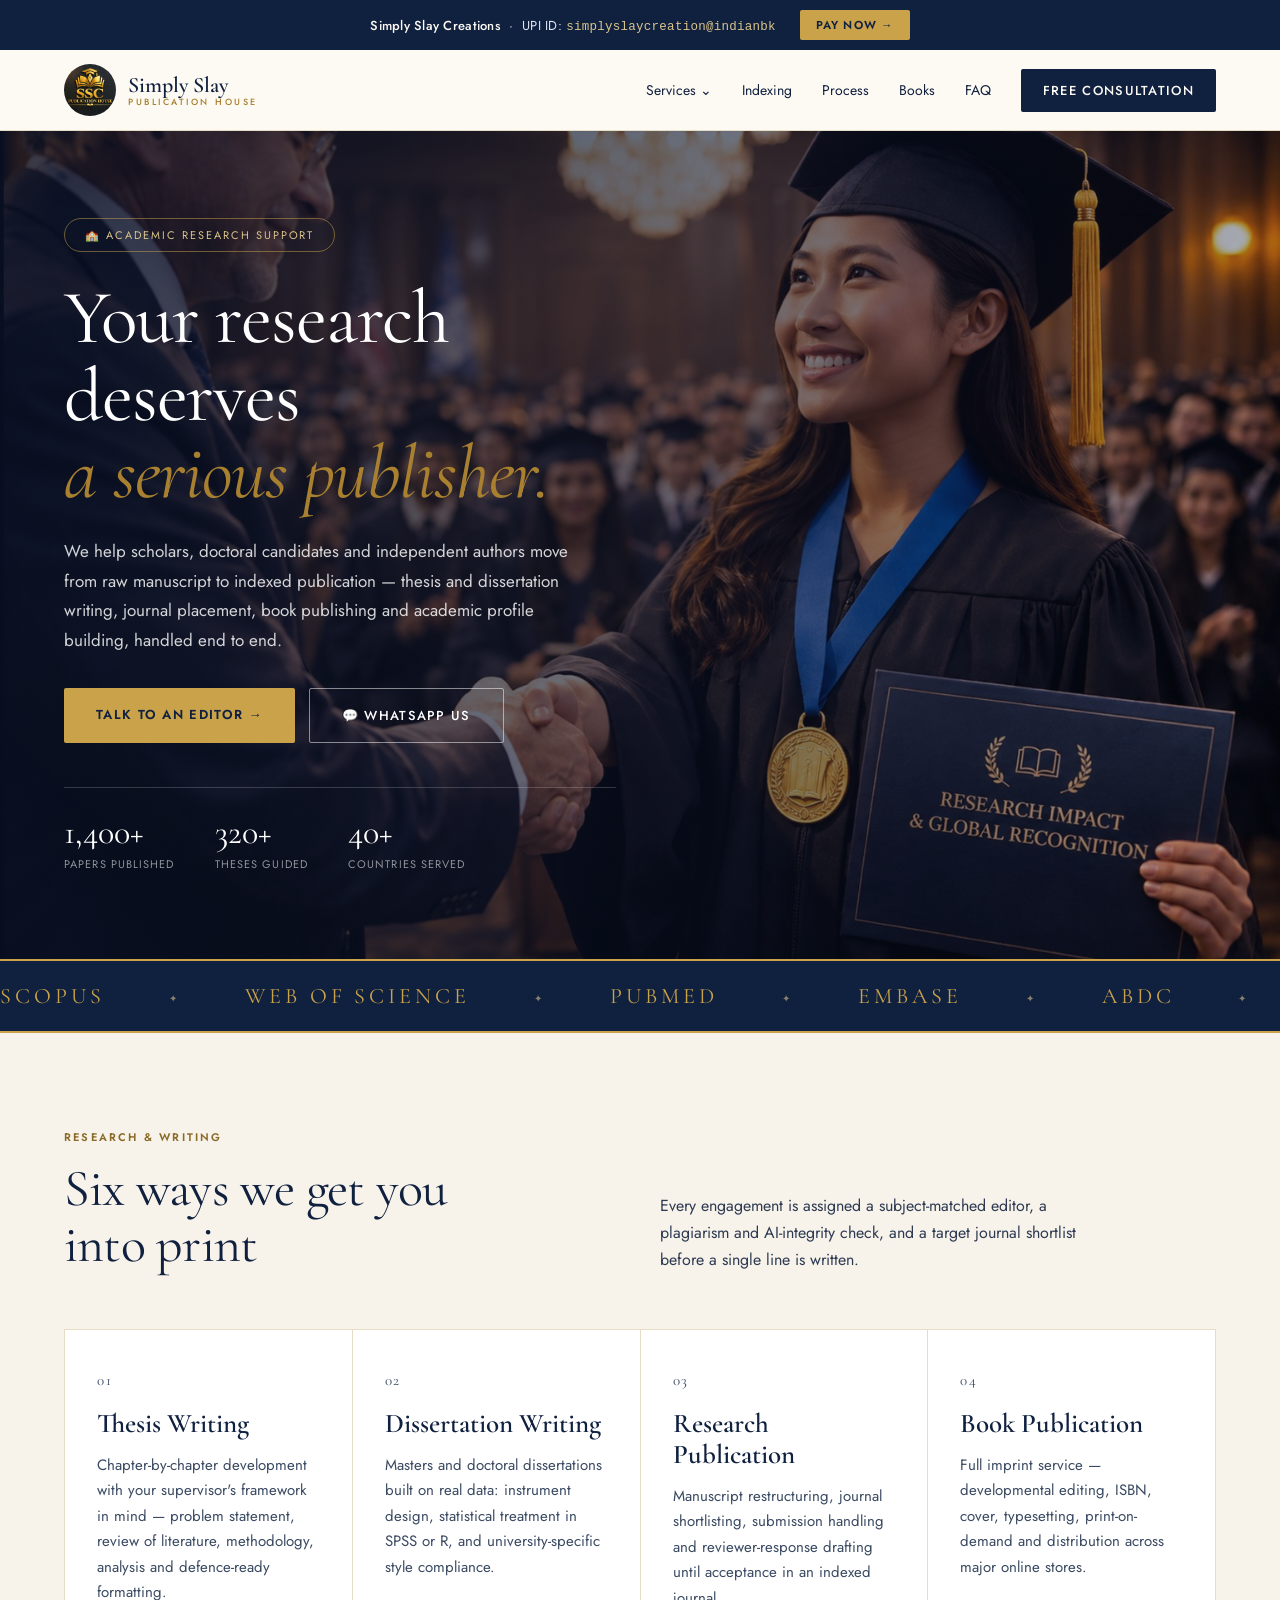
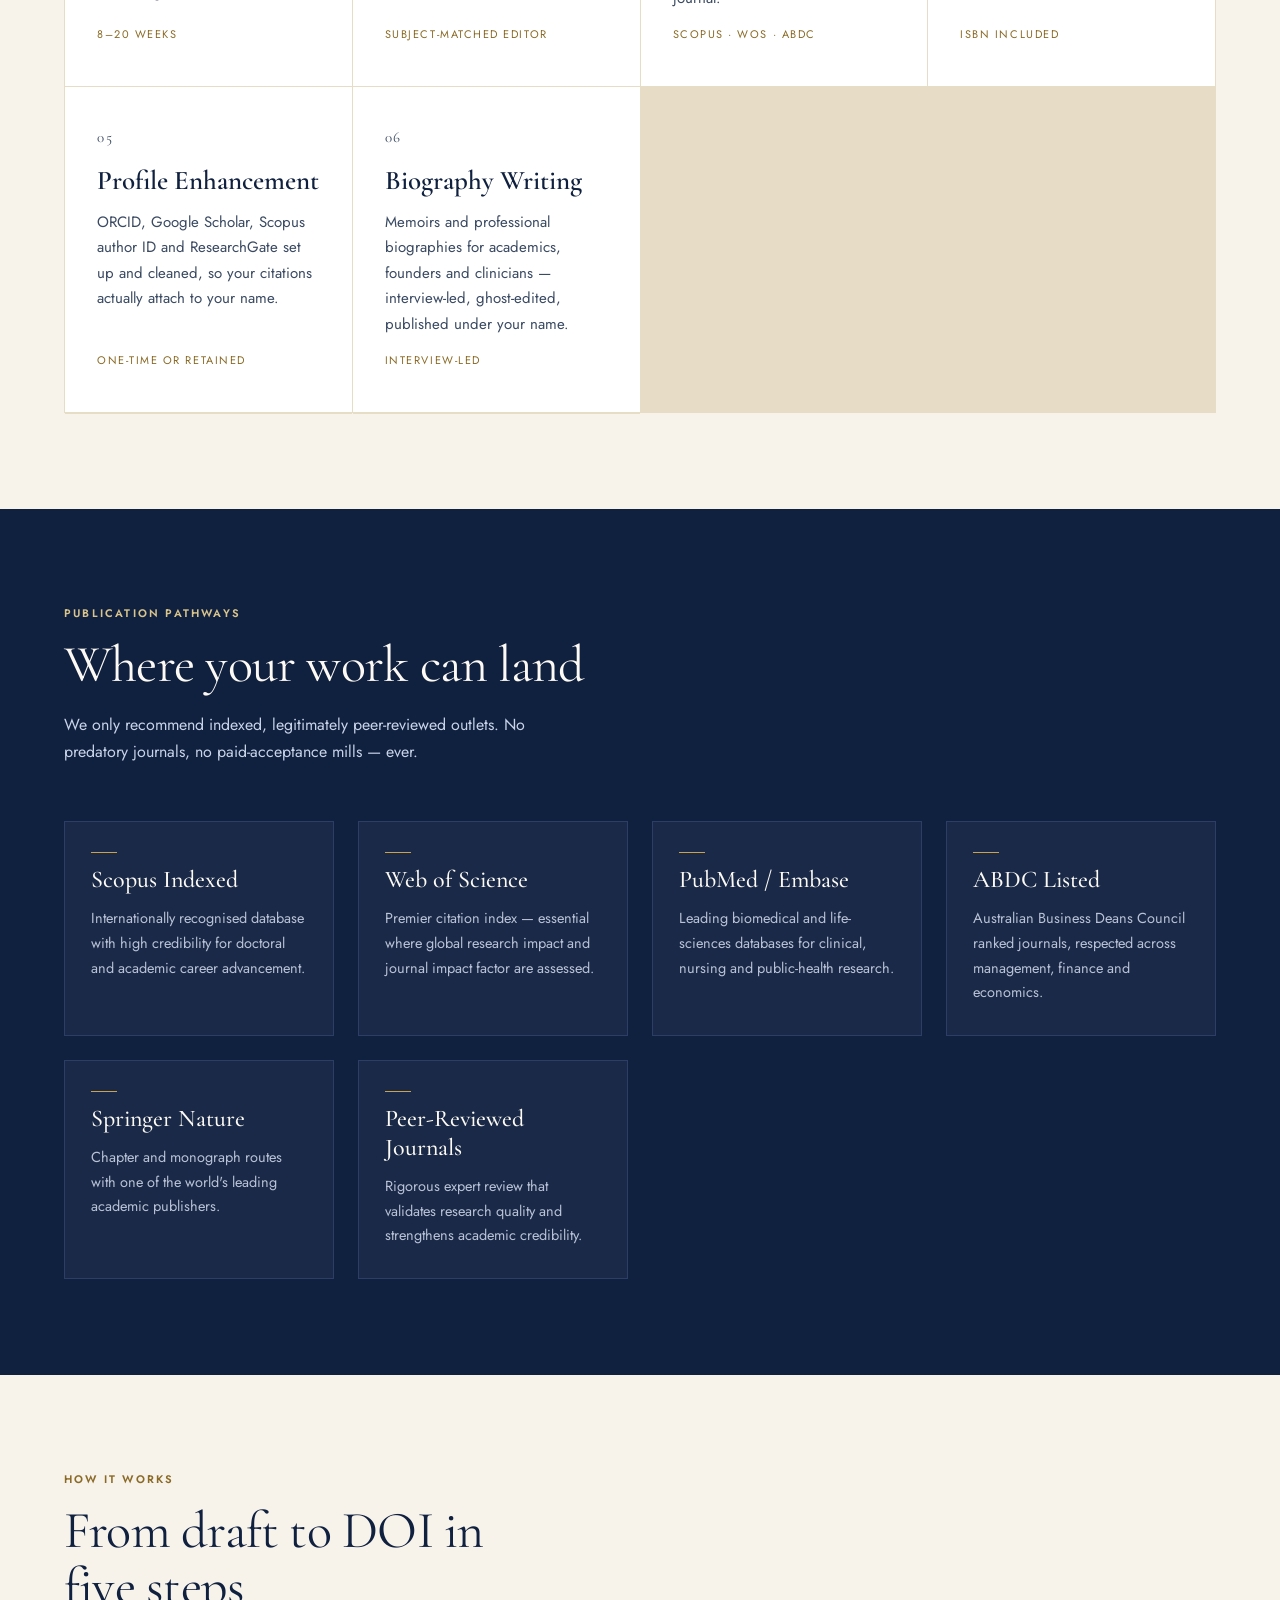
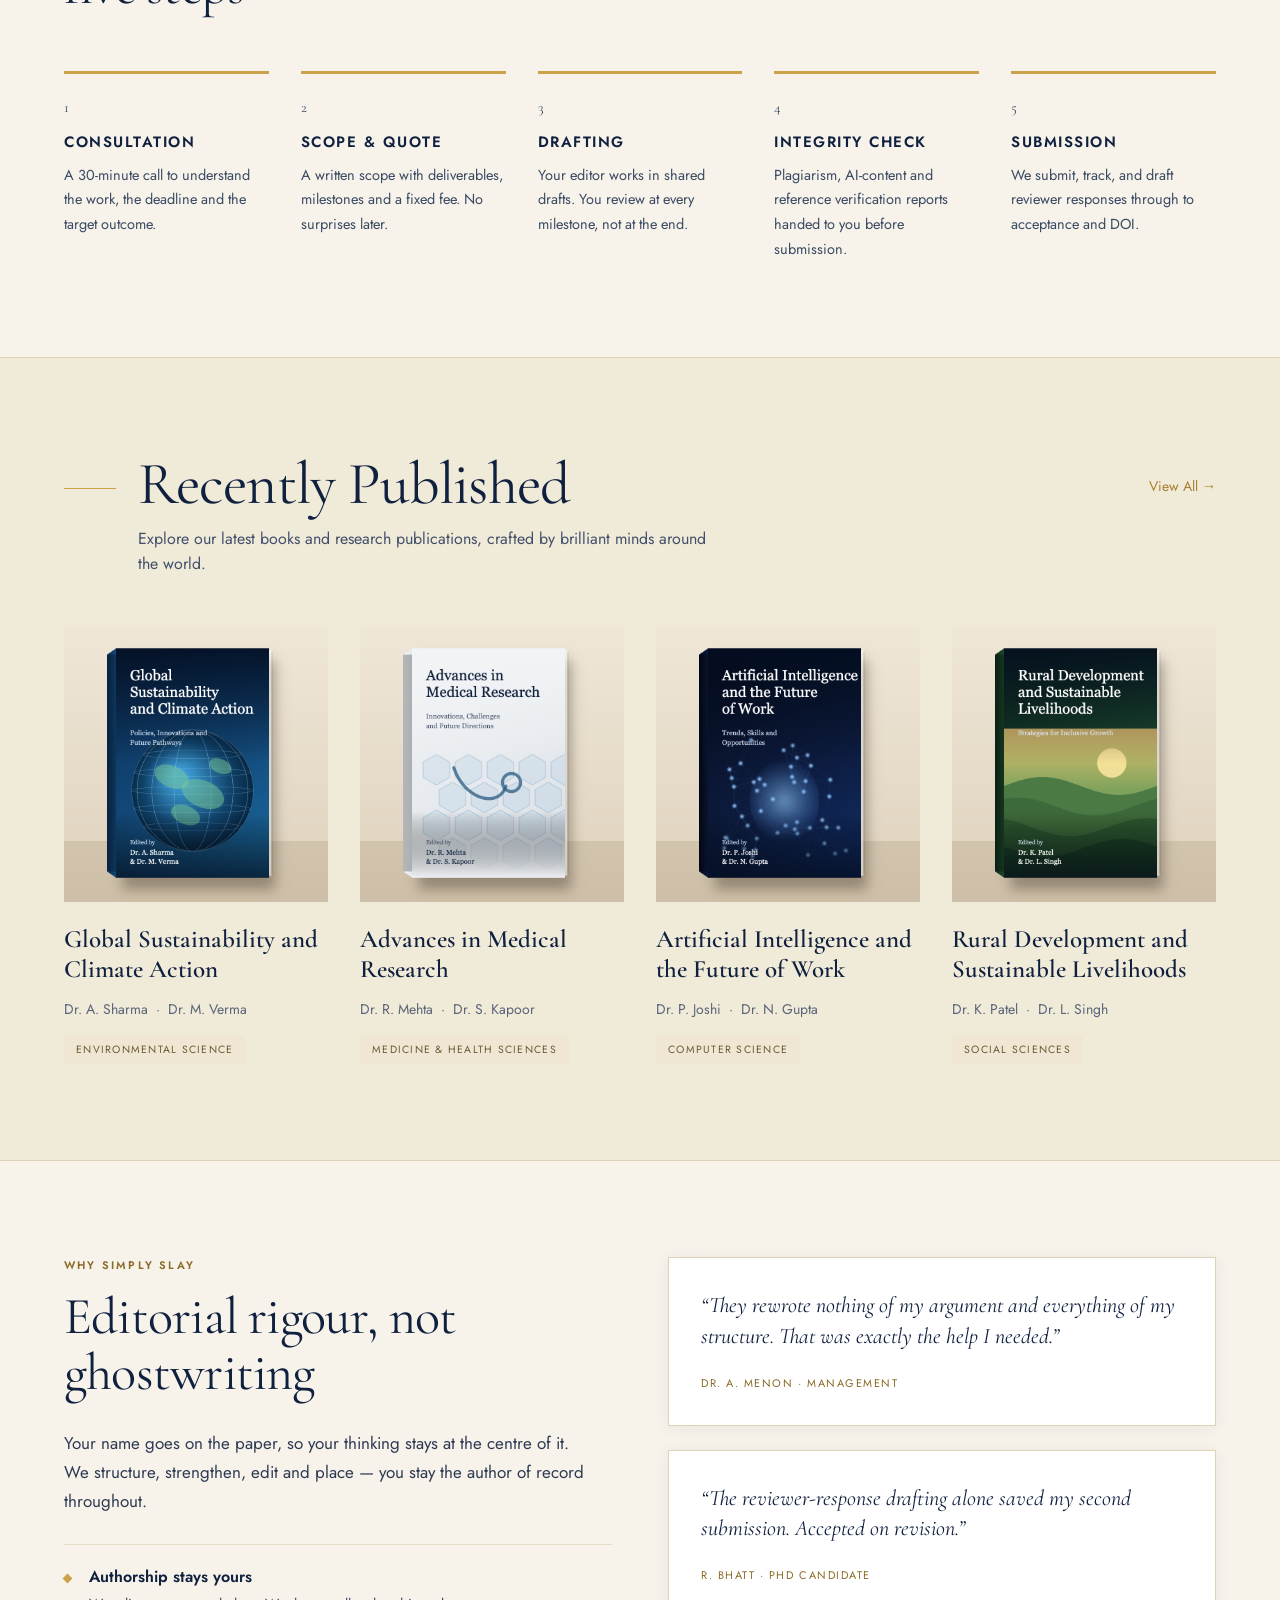
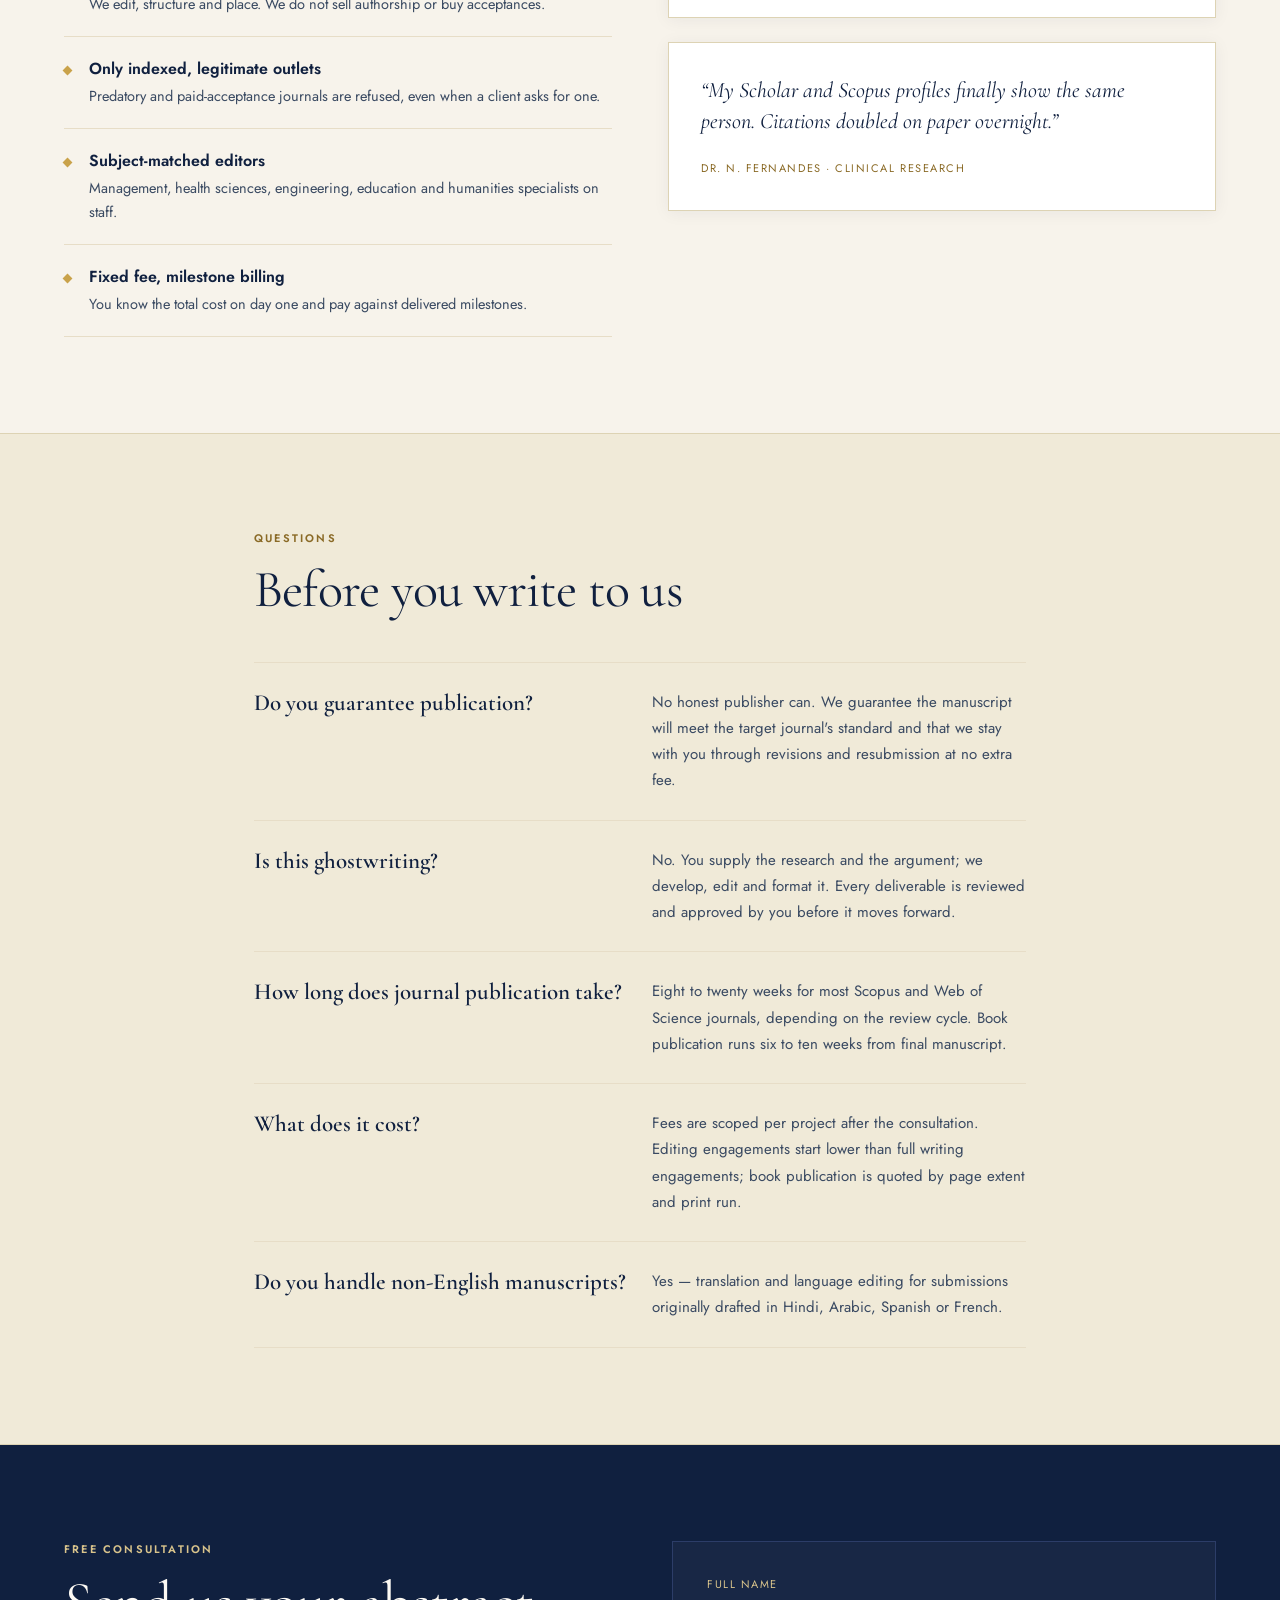
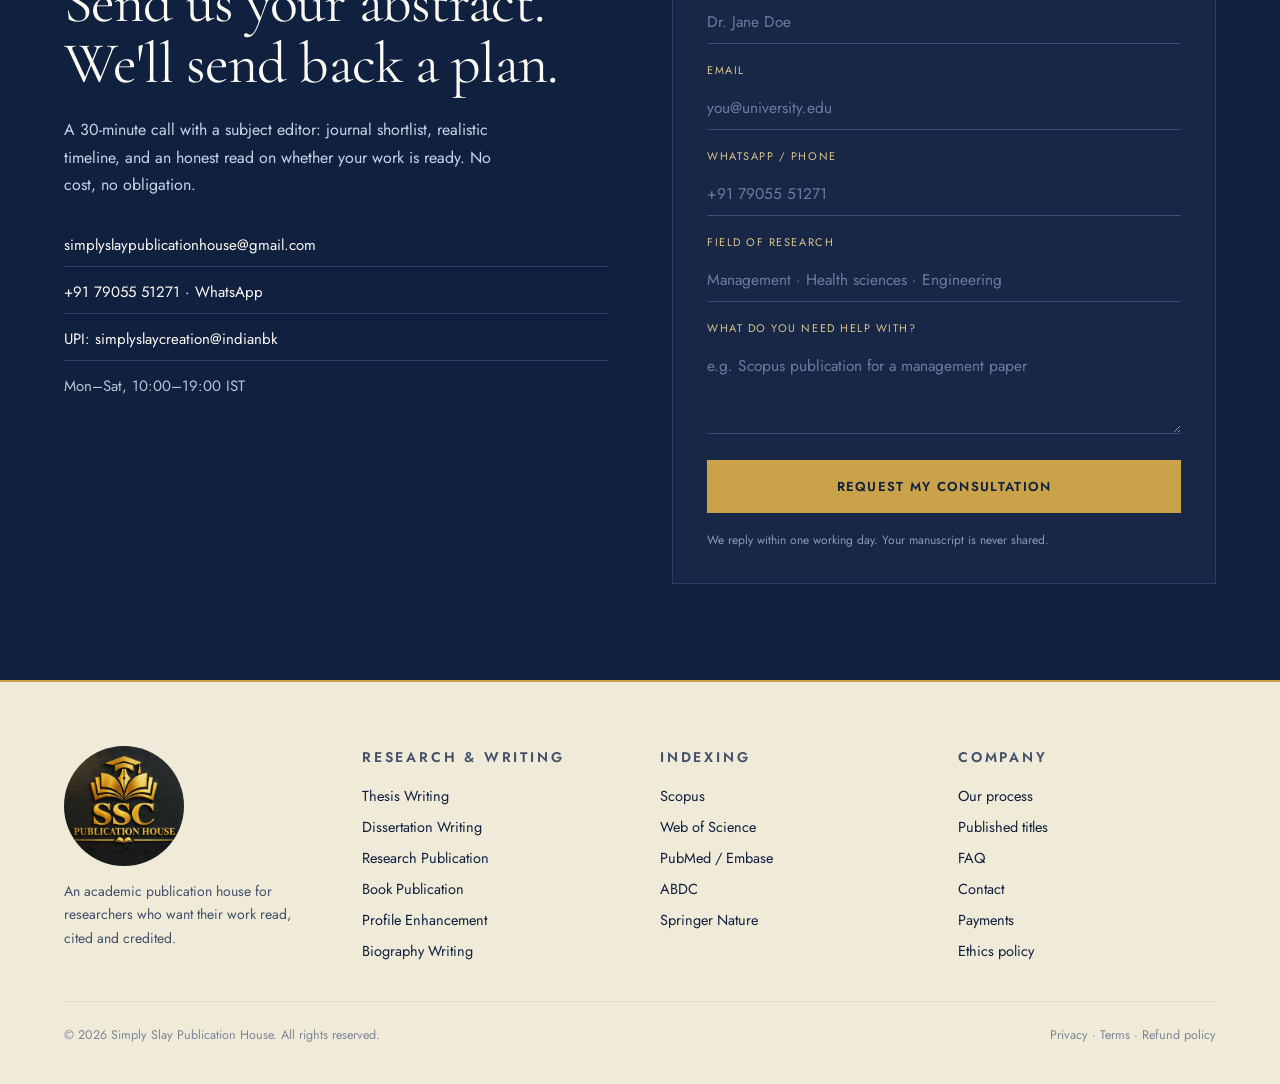
==== index.html @ 23e8b519 "add Thesis Writing" ====
<!DOCTYPE html>
<html lang="en">
<head>
<meta charset="utf-8" />
<meta name="viewport" content="width=device-width, initial-scale=1" />
<title>Simply Slay Publication House — Thesis, Research &amp; Book Publishing</title>
<meta name="description" content="Simply Slay Publication House helps scholars and authors move from manuscript to indexed publication — thesis writing, dissertation writing, Scopus and Web of Science journal placement, book publishing and academic profile building." />
<link rel="preconnect" href="https://fonts.googleapis.com" />
<link rel="preconnect" href="https://fonts.gstatic.com" crossorigin />
<link href="https://fonts.googleapis.com/css2?family=Cormorant+Garamond:ital,wght@0,300;0,400;0,500;0,600;0,700;1,400&family=Jost:wght@300;400;500;600&display=swap" rel="stylesheet" />
<link rel="stylesheet" href="style.css" />
</head>
<body>

<!-- PAYMENT BAR -->
<div class="paybar">
  <div class="paybar-inner">
    <p class="paybar-text"><strong>Simply Slay Creations</strong> &nbsp;·&nbsp; UPI ID: <span class="upi">simplyslaycreation@indianbk</span></p>
    <a class="paybar-btn" href="pay.html" target="_blank">Pay Now &rarr;</a>
  </div>
</div>

<header class="site-header">
  <div class="header-inner">
    <a class="brand" href="#top">
      <img src="assets/logo.png" alt="Simply Slay Publication House" />
      <span class="brand-text">
        <span class="brand-name">Simply Slay</span>
        <span class="brand-sub">Publication House</span>
      </span>
    </a>
    <nav class="nav">
      <div class="nav-dropdown">
        <a href="javascript:void(0)" class="nav-dropdown-toggle">Services &#8964;</a>
        <div class="mega-menu">
          <div class="mega-col">
            <p class="mega-heading">&#127979; Research &amp; Writing</p>
            <a href="javascript:void(0)" onclick="openModal('thesis')">Thesis Writing</a>
            <a href="#services">Dissertation Writing</a>
            <a href="#services">Research Publication</a>
            <a href="#services">Book Publication</a>
            <a href="#services">Profile Enhancement</a>
            <a href="#services">Biography Writing</a>
          </div>
          <div class="mega-col">
            <p class="mega-heading">&#128218; Indexing &amp; Journals</p>
            <a href="#indexing">Scopus Indexed</a>
            <a href="#indexing">Web of Science</a>
            <a href="#indexing">PubMed / Embase</a>
            <a href="#indexing">ABDC Listed</a>
            <a href="#indexing">Springer Nature</a>
            <a href="#indexing">Peer-Reviewed Journals</a>
          </div>
          <div class="mega-col">
            <p class="mega-heading">&#9997; Our Process</p>
            <a href="#process">Consultation</a>
            <a href="#process">Scope &amp; Quote</a>
            <a href="#process">Drafting</a>
            <a href="#process">Integrity Check</a>
            <a href="#process">Submission</a>
          </div>
          <a class="mega-footer" href="#services">View All Services &rarr;</a>
        </div>
      </div>
      <a href="#indexing">Indexing</a>
      <a href="#process">Process</a>
      <a href="#books">Books</a>
      <a href="#faq">FAQ</a>
      <a class="btn btn-dark" href="#contact">Free Consultation</a>
    </nav>
  </div>
</header>

<!-- HERO -->
<section id="top" class="hero-full" style="background-image:url('assets/hero.jpeg')">
  <div class="hero-overlay"></div>
  <div class="hero-content wrap">
    <p class="hero-badge">&#127979; Academic Research Support</p>
    <h1 class="display hero-title">Your research deserves<br /><em>a serious publisher.</em></h1>
    <p class="hero-lede">We help scholars, doctoral candidates and independent authors move from raw manuscript to indexed publication — thesis and dissertation writing, journal placement, book publishing and academic profile building, handled end to end.</p>
    <div class="btn-row hero-btns">
      <a class="btn btn-gold" href="#contact">Talk to an editor &rarr;</a>
      <a class="btn btn-ghost" href="https://wa.me/917905551271">&#128172; WhatsApp Us</a>
    </div>
    <div class="hero-stats">
      <div><span class="stat-num">1,400+</span><span class="stat-label">Papers published</span></div>
      <div><span class="stat-num">320+</span><span class="stat-label">Theses guided</span></div>
      <div><span class="stat-num">40+</span><span class="stat-label">Countries served</span></div>
    </div>
  </div>
</section>

<!-- MARQUEE -->
<div class="marquee">
  <div class="marquee-track">
    <span>Scopus</span><span>Web of Science</span><span>PubMed</span><span>Embase</span><span>ABDC</span><span>Springer Nature</span><span>UGC Care</span><span>Peer Reviewed</span>
    <span>Scopus</span><span>Web of Science</span><span>PubMed</span><span>Embase</span><span>ABDC</span><span>Springer Nature</span><span>UGC Care</span><span>Peer Reviewed</span>
  </div>
</div>

<!-- SERVICES -->
<section id="services" class="wrap section">
  <div class="section-head">
    <div>
      <p class="eyebrow">Research &amp; Writing</p>
      <h2 class="display h2">Six ways we get you into print</h2>
    </div>
    <p class="section-note">Every engagement is assigned a subject-matched editor, a plagiarism and AI-integrity check, and a target journal shortlist before a single line is written.</p>
  </div>
  <div class="grid-cards">
    <article class="card">
      <p class="card-num">01</p>
      <h3>Thesis Writing</h3>
      <p>Chapter-by-chapter development with your supervisor's framework in mind — problem statement, review of literature, methodology, analysis and defence-ready formatting.</p>
      <p class="card-meta">8–20 weeks</p>
    </article>
    <article class="card">
      <p class="card-num">02</p>
      <h3>Dissertation Writing</h3>
      <p>Masters and doctoral dissertations built on real data: instrument design, statistical treatment in SPSS or R, and university-specific style compliance.</p>
      <p class="card-meta">Subject-matched editor</p>
    </article>
    <article class="card">
      <p class="card-num">03</p>
      <h3>Research Publication</h3>
      <p>Manuscript restructuring, journal shortlisting, submission handling and reviewer-response drafting until acceptance in an indexed journal.</p>
      <p class="card-meta">Scopus · WoS · ABDC</p>
    </article>
    <article class="card">
      <p class="card-num">04</p>
      <h3>Book Publication</h3>
      <p>Full imprint service — developmental editing, ISBN, cover, typesetting, print-on-demand and distribution across major online stores.</p>
      <p class="card-meta">ISBN included</p>
    </article>
    <article class="card">
      <p class="card-num">05</p>
      <h3>Profile Enhancement</h3>
      <p>ORCID, Google Scholar, Scopus author ID and ResearchGate set up and cleaned, so your citations actually attach to your name.</p>
      <p class="card-meta">One-time or retained</p>
    </article>
    <article class="card">
      <p class="card-num">06</p>
      <h3>Biography Writing</h3>
      <p>Memoirs and professional biographies for academics, founders and clinicians — interview-led, ghost-edited, published under your name.</p>
      <p class="card-meta">Interview-led</p>
    </article>
  </div>
</section>

<!-- INDEXING -->
<section id="indexing" class="dark">
  <div class="wrap">
    <div class="dark-head">
      <p class="eyebrow gold">Publication pathways</p>
      <h2 class="display h2">Where your work can land</h2>
      <p class="lede light">We only recommend indexed, legitimately peer-reviewed outlets. No predatory journals, no paid-acceptance mills — ever.</p>
    </div>
    <div class="grid-path">
      <article class="path"><span class="rule"></span><h3>Scopus Indexed</h3><p>Internationally recognised database with high credibility for doctoral and academic career advancement.</p></article>
      <article class="path"><span class="rule"></span><h3>Web of Science</h3><p>Premier citation index — essential where global research impact and journal impact factor are assessed.</p></article>
      <article class="path"><span class="rule"></span><h3>PubMed / Embase</h3><p>Leading biomedical and life-sciences databases for clinical, nursing and public-health research.</p></article>
      <article class="path"><span class="rule"></span><h3>ABDC Listed</h3><p>Australian Business Deans Council ranked journals, respected across management, finance and economics.</p></article>
      <article class="path"><span class="rule"></span><h3>Springer Nature</h3><p>Chapter and monograph routes with one of the world's leading academic publishers.</p></article>
      <article class="path"><span class="rule"></span><h3>Peer-Reviewed Journals</h3><p>Rigorous expert review that validates research quality and strengthens academic credibility.</p></article>
    </div>
  </div>
</section>

<!-- PROCESS -->
<section id="process" class="wrap section">
  <p class="eyebrow">How it works</p>
  <h2 class="display h2 tight">From draft to DOI in five steps</h2>
  <div class="grid-steps">
    <div class="step"><p class="step-num">1</p><h3>Consultation</h3><p>A 30-minute call to understand the work, the deadline and the target outcome.</p></div>
    <div class="step"><p class="step-num">2</p><h3>Scope &amp; quote</h3><p>A written scope with deliverables, milestones and a fixed fee. No surprises later.</p></div>
    <div class="step"><p class="step-num">3</p><h3>Drafting</h3><p>Your editor works in shared drafts. You review at every milestone, not at the end.</p></div>
    <div class="step"><p class="step-num">4</p><h3>Integrity check</h3><p>Plagiarism, AI-content and reference verification reports handed to you before submission.</p></div>
    <div class="step"><p class="step-num">5</p><h3>Submission</h3><p>We submit, track, and draft reviewer responses through to acceptance and DOI.</p></div>
  </div>
</section>

<!-- BOOKS -->
<section id="books" class="tinted">
  <div class="wrap">
    <div class="books-head">
      <div class="books-title">
        <span class="head-rule"></span>
        <div>
          <h2 class="display books-h2">Recently Published</h2>
          <p class="books-sub">Explore our latest books and research publications, crafted by brilliant minds around the world.</p>
        </div>
      </div>
      <a class="view-all" href="#contact">View All &rarr;</a>
    </div>
    <div class="grid-books">
      <article class="book">
        <img class="cover" src="assets/cover-1.jpeg" alt="Global Sustainability and Climate Action — book cover" />
        <h3>Global Sustainability and Climate Action</h3>
        <p class="book-authors">Dr. A. Sharma &nbsp;·&nbsp; Dr. M. Verma</p>
        <span class="tag">Environmental Science</span>
      </article>
      <article class="book">
        <img class="cover" src="assets/cover-2.jpeg" alt="Advances in Medical Research — book cover" />
        <h3>Advances in Medical Research</h3>
        <p class="book-authors">Dr. R. Mehta &nbsp;·&nbsp; Dr. S. Kapoor</p>
        <span class="tag">Medicine &amp; Health Sciences</span>
      </article>
      <article class="book">
        <img class="cover" src="assets/cover-3.jpeg" alt="Artificial Intelligence and the Future of Work — book cover" />
        <h3>Artificial Intelligence and the Future of Work</h3>
        <p class="book-authors">Dr. P. Joshi &nbsp;·&nbsp; Dr. N. Gupta</p>
        <span class="tag">Computer Science</span>
      </article>
      <article class="book">
        <img class="cover" src="assets/cover-4.jpeg" alt="Rural Development and Sustainable Livelihoods — book cover" />
        <h3>Rural Development and Sustainable Livelihoods</h3>
        <p class="book-authors">Dr. K. Patel &nbsp;·&nbsp; Dr. L. Singh</p>
        <span class="tag">Social Sciences</span>
      </article>
    </div>
  </div>
</section>

<!-- WHY US + TESTIMONIALS -->
<section class="wrap section two-col">
  <div>
    <p class="eyebrow">Why Simply Slay</p>
    <h2 class="display h2">Editorial rigour, not ghostwriting</h2>
    <p class="lede">Your name goes on the paper, so your thinking stays at the centre of it. We structure, strengthen, edit and place — you stay the author of record throughout.</p>
    <ul class="reasons">
      <li><span class="diamond"></span><div><strong>Authorship stays yours</strong><p>We edit, structure and place. We do not sell authorship or buy acceptances.</p></div></li>
      <li><span class="diamond"></span><div><strong>Only indexed, legitimate outlets</strong><p>Predatory and paid-acceptance journals are refused, even when a client asks for one.</p></div></li>
      <li><span class="diamond"></span><div><strong>Subject-matched editors</strong><p>Management, health sciences, engineering, education and humanities specialists on staff.</p></div></li>
      <li><span class="diamond"></span><div><strong>Fixed fee, milestone billing</strong><p>You know the total cost on day one and pay against delivered milestones.</p></div></li>
    </ul>
  </div>
  <div class="quotes">
    <blockquote class="quote"><p>“They rewrote nothing of my argument and everything of my structure. That was exactly the help I needed.”</p><cite>Dr. A. Menon · Management</cite></blockquote>
    <blockquote class="quote"><p>“The reviewer-response drafting alone saved my second submission. Accepted on revision.”</p><cite>R. Bhatt · PhD candidate</cite></blockquote>
    <blockquote class="quote"><p>“My Scholar and Scopus profiles finally show the same person. Citations doubled on paper overnight.”</p><cite>Dr. N. Fernandes · Clinical research</cite></blockquote>
  </div>
</section>

<!-- FAQ -->
<section id="faq" class="tinted">
  <div class="narrow">
    <p class="eyebrow">Questions</p>
    <h2 class="display h2">Before you write to us</h2>
    <div class="faq">
      <div class="faq-row"><h3>Do you guarantee publication?</h3><p>No honest publisher can. We guarantee the manuscript will meet the target journal's standard and that we stay with you through revisions and resubmission at no extra fee.</p></div>
      <div class="faq-row"><h3>Is this ghostwriting?</h3><p>No. You supply the research and the argument; we develop, edit and format it. Every deliverable is reviewed and approved by you before it moves forward.</p></div>
      <div class="faq-row"><h3>How long does journal publication take?</h3><p>Eight to twenty weeks for most Scopus and Web of Science journals, depending on the review cycle. Book publication runs six to ten weeks from final manuscript.</p></div>
      <div class="faq-row"><h3>What does it cost?</h3><p>Fees are scoped per project after the consultation. Editing engagements start lower than full writing engagements; book publication is quoted by page extent and print run.</p></div>
      <div class="faq-row"><h3>Do you handle non-English manuscripts?</h3><p>Yes — translation and language editing for submissions originally drafted in Hindi, Arabic, Spanish or French.</p></div>
    </div>
  </div>
</section>

<!-- CONTACT -->
<section id="contact" class="dark">
  <div class="wrap contact">
    <div>
      <p class="eyebrow gold">Free consultation</p>
      <h2 class="display h2">Send us your abstract.<br />We'll send back a plan.</h2>
      <p class="lede light">A 30-minute call with a subject editor: journal shortlist, realistic timeline, and an honest read on whether your work is ready. No cost, no obligation.</p>
      <div class="contact-links">
        <a href="mailto:simplyslaypublicationhouse@gmail.com">simplyslaypublicationhouse@gmail.com</a>
        <a href="tel:+917905551271">+91 79055 51271 · WhatsApp</a>
        <a href="pay.html" target="_blank">UPI: simplyslaycreation@indianbk</a>
        <span>Mon–Sat, 10:00–19:00 IST</span>
      </div>
    </div>
    <!-- DEV: point action= at your form handler / mail service -->
    <form class="form" action="#" method="post">
      <label>Full name<input type="text" name="name" placeholder="Dr. Jane Doe" required /></label>
      <label>Email<input type="email" name="email" placeholder="you@university.edu" required /></label>
      <label>WhatsApp / phone<input type="tel" name="phone" placeholder="+91 79055 51271" /></label>
      <label>Field of research<input type="text" name="field" placeholder="Management · Health sciences · Engineering" /></label>
      <label>What do you need help with?<textarea name="message" rows="3" placeholder="e.g. Scopus publication for a management paper"></textarea></label>
      <button type="submit">Request my consultation</button>
      <p class="form-note">We reply within one working day. Your manuscript is never shared.</p>
    </form>
  </div>
</section>

<!-- FOOTER -->
<footer class="wrap">
  <div class="foot-grid">
    <div>
      <img class="foot-logo" src="assets/logo.png" alt="Simply Slay Publication House" />
      <p>An academic publication house for researchers who want their work read, cited and credited.</p>
    </div>
    <div>
      <p class="eyebrow">Research &amp; Writing</p>
      <ul class="foot-links">
        <li><a href="#services">Thesis Writing</a></li>
        <li><a href="#services">Dissertation Writing</a></li>
        <li><a href="#services">Research Publication</a></li>
        <li><a href="#services">Book Publication</a></li>
        <li><a href="#services">Profile Enhancement</a></li>
        <li><a href="#services">Biography Writing</a></li>
      </ul>
    </div>
    <div>
      <p class="eyebrow">Indexing</p>
      <ul class="foot-links">
        <li><a href="#indexing">Scopus</a></li>
        <li><a href="#indexing">Web of Science</a></li>
        <li><a href="#indexing">PubMed / Embase</a></li>
        <li><a href="#indexing">ABDC</a></li>
        <li><a href="#indexing">Springer Nature</a></li>
      </ul>
    </div>
    <div>
      <p class="eyebrow">Company</p>
      <ul class="foot-links">
        <li><a href="#process">Our process</a></li>
        <li><a href="#books">Published titles</a></li>
        <li><a href="#faq">FAQ</a></li>
        <li><a href="#contact">Contact</a></li>
        <li><a href="pay.html" target="_blank">Payments</a></li>
        <li><a href="#top">Ethics policy</a></li>
      </ul>
    </div>
  </div>
  <div class="foot-bottom">
    <span>© 2026 Simply Slay Publication House. All rights reserved.</span>
    <span>Privacy · Terms · Refund policy</span>
  </div>
</footer>

<!-- SERVICE MODAL -->
<div id="service-modal" class="svc-modal" onclick="closeModalOutside(event)">
  <div class="svc-modal-box">
    <button class="svc-close" onclick="closeModal()">&times;</button>
    <div id="svc-modal-content"></div>
  </div>
</div>

<script>
const modalContent = {
  thesis: `
  <div class="svc-hero">
    <p class="svc-eyebrow">Thesis Writing Support</p>
    <h1>Turning Your Research Into a <em>Stronger Thesis</em></h1>
    <p class="svc-sub">From idea to final submission, we provide expert guidance, professional support, and personalised solutions for your thesis journey.</p>
    <a class="btn btn-gold" href="#contact" onclick="closeModal()">Get Free Thesis Consultation &rarr;</a>
  </div>

  <div class="svc-section">
    <p class="svc-label">COMMON ROADBLOCKS</p>
    <h2>Challenges You Face During <em>Thesis Research</em></h2>
    <p class="svc-sub">Every PhD journey comes with obstacles. Here are the most common challenges — and how we help you overcome them.</p>
    <div class="svc-challenges">
      <div class="svc-ch-card">
        <div class="svc-ch-icon">&#128269;</div>
        <h3>Complex Research Requirements</h3>
        <p>Finding authentic sources, reviewing vast literature, and structuring original research that meets university standards.</p>
        <span class="svc-num">01</span>
      </div>
      <div class="svc-ch-card">
        <div class="svc-ch-icon">&#9200;</div>
        <h3>Time Management Struggles</h3>
        <p>Balancing a full-time job, family responsibilities, and academic deadlines all at once — it's exhausting.</p>
        <span class="svc-num">02</span>
      </div>
      <div class="svc-ch-card svc-ch-active">
        <div class="svc-ch-icon">&#128221;</div>
        <h3>Technical Writing Standards</h3>
        <p>Meeting strict university formatting rules, citation styles, academic tone, and submission guidelines.</p>
        <span class="svc-num">03</span>
      </div>
      <div class="svc-ch-card">
        <div class="svc-ch-icon">&#128202;</div>
        <h3>Data Analysis Hurdles</h3>
        <p>Managing statistical tools like SPSS, R, or AMOS and correctly interpreting complex research findings.</p>
        <span class="svc-num">04</span>
      </div>
      <div class="svc-ch-card">
        <div class="svc-ch-icon">&#128552;</div>
        <h3>Fear of Academic Rejection</h3>
        <p>Anxiety over whether your thesis will meet examiner expectations — impacting research quality and motivation.</p>
        <span class="svc-num">05</span>
      </div>
    </div>
  </div>

  <div class="svc-section svc-bg-light">
    <p class="svc-label">THESIS ARCHITECTURE</p>
    <h2>How We Structure Your <em>Complete Thesis</em></h2>
    <p class="svc-sub">Each chapter is crafted with precision — aligned with your university requirements and examiner expectations.</p>
    <div class="svc-thesis-banner">&#128196; Your PhD Thesis &nbsp;&nbsp;<span>200–350 Pages &middot; Fully Original &middot; Examiner-Ready</span></div>
    <div class="svc-chapters">
      <div class="svc-ch-box" style="--acc:#e74c6f">
        <div class="svc-ch-top"><span class="svc-ch-tag">Ch. 1</span><span class="svc-ch-ico">&#127919;</span></div>
        <h3>Title Selection</h3>
        <p>Identifying a relevant, original, and feasible research title aligned with your field and university requirements.</p>
      </div>
      <div class="svc-ch-box" style="--acc:#3b82f6">
        <div class="svc-ch-top"><span class="svc-ch-tag">Ch. 2</span><span class="svc-ch-ico">&#128218;</span></div>
        <h3>Introduction</h3>
        <p>Background, problem statement, research objectives, questions, scope, and significance of the study.</p>
      </div>
      <div class="svc-ch-box" style="--acc:#22c55e">
        <div class="svc-ch-top"><span class="svc-ch-tag">Ch. 3</span><span class="svc-ch-ico">&#128218;</span></div>
        <h3>Literature Review</h3>
        <p>Comprehensive review of existing research, theoretical framework, research gaps, and conceptual model.</p>
      </div>
      <div class="svc-ch-box" style="--acc:#a855f7">
        <div class="svc-ch-top"><span class="svc-ch-tag">Ch. 4</span><span class="svc-ch-ico">&#128300;</span></div>
        <h3>Research Methodology</h3>
        <p>Research design, data collection methods, sampling strategy, tools, validity and reliability testing.</p>
      </div>
      <div class="svc-ch-box" style="--acc:#f97316">
        <div class="svc-ch-top"><span class="svc-ch-tag">Ch. 5</span><span class="svc-ch-ico">&#128193;</span></div>
        <h3>Data Collection</h3>
        <p>Field work, surveys, interviews, or secondary data gathering — structured and ethically compliant.</p>
      </div>
      <div class="svc-ch-box" style="--acc:#14b8a6">
        <div class="svc-ch-top"><span class="svc-ch-tag">Ch. 6</span><span class="svc-ch-ico">&#128201;</span></div>
        <h3>Data Analysis</h3>
        <p>Quantitative (SPSS, AMOS, R) or qualitative analysis, result tables, charts, and statistical interpretation.</p>
      </div>
      <div class="svc-ch-box" style="--acc:#ef4444">
        <div class="svc-ch-top"><span class="svc-ch-tag">Ch. 7</span><span class="svc-ch-ico">&#128161;</span></div>
        <h3>Results &amp; Discussion</h3>
        <p>Findings presentation, hypothesis testing, comparison with literature, and in-depth academic discussion.</p>
      </div>
      <div class="svc-ch-box" style="--acc:#6366f1">
        <div class="svc-ch-top"><span class="svc-ch-tag">Ch. 8</span><span class="svc-ch-ico">&#9989;</span></div>
        <h3>Conclusion &amp; References</h3>
        <p>Summary of findings, implications, limitations, future scope, and complete bibliography (APA/MLA/Chicago).</p>
      </div>
    </div>
  </div>

  <div class="svc-section">
    <p class="svc-label">OUR PROCESS</p>
    <h2>6-Step Journey from <em>Idea to Degree</em></h2>
    <div class="svc-steps">
      <div class="svc-step">
        <div class="svc-step-icon" style="background:#3b82f6">&#128203;</div>
        <div class="svc-step-body" style="border-left-color:#3b82f6">
          <h3><span class="svc-step-num">01</span> Free Profile Assessment</h3>
          <p>We evaluate your academic background, research area, and timeline to suggest the best thesis approach.</p>
        </div>
      </div>
      <div class="svc-step">
        <div class="svc-step-icon" style="background:#a855f7">&#128161;</div>
        <div class="svc-step-body" style="border-left-color:#a855f7">
          <h3><span class="svc-step-num">02</span> Topic &amp; Synopsis</h3>
          <p>3–4 research topic suggestions with briefs. We draft the synopsis and guide through university approval.</p>
        </div>
      </div>
      <div class="svc-step">
        <div class="svc-step-icon" style="background:#f97316">&#9997;</div>
        <div class="svc-step-body" style="border-left-color:#f97316">
          <h3><span class="svc-step-num">03</span> Chapter-wise Writing</h3>
          <p>Each chapter written with your supervisor's framework in mind — reviewed and approved by you at every stage.</p>
        </div>
      </div>
      <div class="svc-step">
        <div class="svc-step-icon" style="background:#22c55e">&#128201;</div>
        <div class="svc-step-body" style="border-left-color:#22c55e">
          <h3><span class="svc-step-num">04</span> Data Analysis</h3>
          <p>Quantitative or qualitative analysis using SPSS, R, ATLAS.ti or thematic analysis — fully interpreted.</p>
        </div>
      </div>
      <div class="svc-step">
        <div class="svc-step-icon" style="background:#ef4444">&#128269;</div>
        <div class="svc-step-body" style="border-left-color:#ef4444">
          <h3><span class="svc-step-num">05</span> Plagiarism &amp; Formatting</h3>
          <p>Turnitin check, plagiarism reduction, and complete formatting as per university/APA/MLA guidelines.</p>
        </div>
      </div>
      <div class="svc-step">
        <div class="svc-step-icon" style="background:#10203f">&#127891;</div>
        <div class="svc-step-body" style="border-left-color:#10203f">
          <h3><span class="svc-step-num">06</span> Viva Preparation</h3>
          <p>Mock viva sessions, PPT preparation, and defence coaching to help you present with full confidence.</p>
        </div>
      </div>
    </div>
  </div>

  <div class="svc-section svc-bg-light">
    <p class="svc-label">SIMPLY SLAY PUBLICATION HOUSE</p>
    <h2>What Makes Our Thesis Support <em>Different</em></h2>
    <p class="svc-sub">More than just support — we're your research partner, committed to quality, guidance, and success at every step.</p>
    <div class="svc-why">
      <div class="svc-why-card"><span class="svc-why-ico" style="background:#ede9fe;color:#7c3aed">&#127891;</span><span class="svc-why-num" style="color:#7c3aed">01</span><h3>PhD-Qualified Mentors</h3><p>Every advisor holds a doctoral degree. You get guidance from people who have walked the same path.</p></div>
      <div class="svc-why-card"><span class="svc-why-ico" style="background:#ffe4e6;color:#e11d48">&#128274;</span><span class="svc-why-num" style="color:#e11d48">02</span><h3>100% Confidential</h3><p>Your research, data, and personal information are never shared. Full confidentiality guaranteed at every stage.</p></div>
      <div class="svc-why-card"><span class="svc-why-ico" style="background:#dcfce7;color:#16a34a">&#9889;</span><span class="svc-why-num" style="color:#16a34a">03</span><h3>End-to-End Support</h3><p>From topic selection to viva preparation — we stay with you through every chapter and every challenge.</p></div>
      <div class="svc-why-card"><span class="svc-why-ico" style="background:#dbeafe;color:#2563eb">&#127758;</span><span class="svc-why-num" style="color:#2563eb">04</span><h3>Globally Recognised</h3><p>Our thesis support aligns with international doctoral standards and university-specific requirements worldwide.</p></div>
      <div class="svc-why-card"><span class="svc-why-ico" style="background:#ffedd5;color:#ea580c">&#128196;</span><span class="svc-why-num" style="color:#ea580c">05</span><h3>Plagiarism-Free Work</h3><p>Every thesis is checked with Turnitin/iThenticate. We ensure your work is original and submission-ready.</p></div>
      <div class="svc-why-card"><span class="svc-why-ico" style="background:#f3e8ff;color:#9333ea">&#128260;</span><span class="svc-why-num" style="color:#9333ea">06</span><h3>Unlimited Revisions</h3><p>We refine until it's perfect. Our revision policy ensures your thesis meets the highest standards before submission.</p></div>
      <div class="svc-why-card"><span class="svc-why-ico" style="background:#ccfbf1;color:#0d9488">&#128203;</span><span class="svc-why-num" style="color:#0d9488">07</span><h3>Academic Integrity</h3><p>Ethical research practices, genuine work, and complete transparency at every step.</p></div>
      <div class="svc-why-card"><span class="svc-why-ico" style="background:#ffe4e6;color:#e11d48">&#127919;</span><span class="svc-why-num" style="color:#e11d48">08</span><h3>Your Success, Our Priority</h3><p>We are not just a service provider; we are your research partner, dedicated to helping you achieve your academic goals.</p></div>
    </div>
    <p class="svc-tagline">&#128218; &nbsp; RESEARCH &middot; WRITE &middot; ACHIEVE</p>
  </div>

  <div class="svc-cta">
    <a class="btn btn-gold" href="#contact" onclick="closeModal()">Get Free Thesis Consultation &rarr;</a>
  </div>
  `
};

function openModal(key) {
  document.getElementById('svc-modal-content').innerHTML = modalContent[key];
  document.getElementById('service-modal').classList.add('open');
  document.body.style.overflow = 'hidden';
}
function closeModal() {
  document.getElementById('service-modal').classList.remove('open');
  document.body.style.overflow = '';
}
function closeModalOutside(e) {
  if (e.target.id === 'service-modal') closeModal();
}
document.addEventListener('keydown', e => { if (e.key === 'Escape') closeModal(); });
</script>

</body>
</html>
---- style.css ----
/* Simply Slay Publication House — static site styles
   Fonts: Cormorant Garamond (display) + Jost (UI/body)
   Palette: navy #10203f · gold #c9a24a · deep gold #a8802f · cream #fdfaf4 · card #fffdf8 · line #e7ddc7
   ------------------------------------------------------------------ */

:root {
  --navy: #10203f;
  --navy-soft: #43506b;
  --navy-line: #2c3d68;
  --gold: #c9a24a;
  --gold-deep: #a8802f;
  --gold-text: #8a6a26;
  --gold-pale: #d9c48c;
  --cream: #fdfaf4;
  --card: #fffdf8;
  --tint: #fffdf8;
  --line: #e7ddc7;
  --muted: #7c8598;
  --light: #b9c2d6;
  --serif: "Cormorant Garamond", Georgia, serif;
  --sans: Jost, Helvetica, Arial, sans-serif;
}

* { box-sizing: border-box; }
html { scroll-behavior: smooth; }
body {
  margin: 0;
  background: #f7f3eb;
  color: var(--navy);
  font-family: var(--sans);
  font-size: 16px;
  -webkit-font-smoothing: antialiased;
}
img { display: block; max-width: 100%; }
a { color: var(--navy); text-decoration: none; }
a:hover { color: var(--gold-deep); }
h1, h2, h3 { margin: 0; }
p { margin: 0; }
ul { margin: 0; padding: 0; list-style: none; }

/* layout helpers */
.wrap { max-width: 1320px; margin: 0 auto; padding-left: 5vw; padding-right: 5vw; }
.narrow { max-width: 900px; margin: 0 auto; padding: 96px 5vw; }
.section { padding-top: 96px; padding-bottom: 96px; }
.tinted { background: #f0ead8; border-top: 1px solid #ddd3b4; border-bottom: 1px solid #ddd3b4; }
.tinted > .wrap { padding-top: 96px; padding-bottom: 96px; }
.dark { background: var(--navy); color: var(--cream); }
.dark > .wrap { padding-top: 96px; padding-bottom: 96px; }

/* type */
.display { font-family: var(--serif); font-weight: 400; line-height: 1.02; letter-spacing: -0.015em; text-wrap: pretty; }
h1.display { font-size: clamp(40px, 6.2vw, 76px); margin-bottom: 24px; }
h1.display em { color: var(--gold-deep); font-style: italic; }
.h2 { font-size: clamp(32px, 4.4vw, 52px); line-height: 1.08; }
.tight { max-width: 18ch; margin-bottom: 56px; }
.dark .h2 { color: var(--cream); }
.eyebrow { font-size: 11px; letter-spacing: 0.2em; text-transform: uppercase; color: var(--gold-text); font-weight: 600; margin-bottom: 16px; }
.eyebrow.gold { color: var(--gold-pale); }
.lede { font-size: 17px; line-height: 1.7; color: #2e3a52; max-width: 52ch; }
.lede.light { color: #c8d3e8; font-size: 16px; }
.section-note { font-size: 16px; line-height: 1.7; color: #2e3a52; max-width: 46ch; }

/* buttons */
.btn { display: inline-block; padding: 17px 32px; border-radius: 2px; font-size: 13px; letter-spacing: 0.1em; text-transform: uppercase; font-weight: 500; transition: background .18s, color .18s; }
.btn-dark { background: var(--navy); color: var(--cream); }
.btn-dark:hover { background: var(--gold-deep); color: #fff; }
.btn-outline { border: 1px solid var(--navy); }
.btn-outline:hover { background: var(--navy); color: var(--cream); }
.btn-row { display: flex; flex-wrap: wrap; gap: 14px; margin: 36px 0 44px; }

/* payment bar */
.paybar { background: var(--navy); color: var(--cream); }
.paybar-inner { max-width: 1320px; margin: 0 auto; padding: 10px 5vw; display: flex; flex-wrap: wrap; align-items: center; justify-content: center; gap: 10px 24px; }
.paybar-text { font-size: 13px; letter-spacing: .02em; color: #dfe5f1; }
.paybar-text strong { color: var(--cream); font-weight: 500; }
.upi { color: var(--gold-pale); font-family: ui-monospace, Menlo, monospace; font-size: 12.5px; }
.paybar-btn { background: var(--gold); color: var(--navy); padding: 7px 16px; font-size: 11.5px; letter-spacing: .1em; text-transform: uppercase; font-weight: 600; border-radius: 2px; transition: background .18s; }
.paybar-btn:hover { background: var(--cream); color: var(--navy); }

/* payment section */
.pay { background: var(--tint); border-bottom: 1px solid var(--line); }
.pay-inner { padding-top: 80px; padding-bottom: 80px; display: grid; grid-template-columns: repeat(auto-fit, minmax(300px, 1fr)); gap: 56px; align-items: center; }
.pay-h2 { font-size: clamp(34px, 4.4vw, 52px); margin-bottom: 18px; }
.pay .lede { font-size: 16px; margin-bottom: 28px; }
.pay-id { display: flex; flex-wrap: wrap; align-items: baseline; gap: 14px; border: 1px solid var(--line); background: #fff; padding: 16px 20px; }
.pay-id-label { font-size: 10.5px; letter-spacing: .16em; text-transform: uppercase; color: var(--gold-deep); }
.pay-id-value { font-family: ui-monospace, Menlo, monospace; font-size: 16px; color: var(--navy); }
.pay-actions { margin: 24px 0 20px; }
.pay-note { font-size: 13px; color: var(--muted); }
.qr-card { margin: 0; justify-self: center; background: #fff; border: 1px solid var(--line); padding: 26px; text-align: center; max-width: 320px; }
.qr-card img { width: 100%; image-rendering: pixelated; }
.qr-card figcaption { font-size: 12.5px; line-height: 1.7; color: var(--navy-soft); margin-top: 16px; }
.qr-card figcaption strong { font-family: ui-monospace, Menlo, monospace; font-size: 12px; color: var(--navy); font-weight: 400; }

/* header */
.site-header { position: sticky; top: 0; z-index: 50; background: rgba(253,250,244,.94); backdrop-filter: blur(10px); border-bottom: 1px solid var(--line); }
.header-inner { display: flex; align-items: center; justify-content: space-between; gap: 24px; max-width: 1320px; margin: 0 auto; padding: 14px 5vw; }
.brand { display: flex; align-items: center; gap: 12px; }
.brand img { width: 52px; height: 52px; border-radius: 50%; object-fit: cover; mix-blend-mode: multiply; }
.brand-text { display: flex; flex-direction: column; line-height: 1.05; }
.brand-name { font-family: var(--serif); font-size: 22px; font-weight: 600; }
.brand-sub { font-size: 9px; letter-spacing: .28em; text-transform: uppercase; color: var(--gold-deep); font-weight: 500; }
.nav { display: flex; align-items: center; gap: 30px; font-size: 14px; }
.nav .btn { padding: 12px 22px; }

/* mega dropdown */
.nav-dropdown { position: relative; }
.nav-dropdown-toggle { cursor: pointer; }
.mega-menu {
  display: none;
  position: absolute;
  top: calc(100% + 18px);
  left: 50%;
  transform: translateX(-50%);
  background: #fff;
  border: 1px solid var(--line);
  box-shadow: 0 16px 48px rgba(16,32,63,.13);
  border-radius: 4px;
  padding: 32px 32px 0;
  width: 720px;
  display: grid;
  grid-template-columns: repeat(3, 1fr);
  gap: 0 32px;
  opacity: 0;
  pointer-events: none;
  transform: translateX(-50%) translateY(8px);
  transition: opacity .2s ease, transform .2s ease;
  z-index: 200;
}
.nav-dropdown:hover .mega-menu,
.nav-dropdown:focus-within .mega-menu {
  opacity: 1;
  pointer-events: auto;
  transform: translateX(-50%) translateY(0);
}
.mega-col { display: flex; flex-direction: column; gap: 4px; padding-bottom: 28px; }
.mega-heading {
  font-size: 10.5px;
  letter-spacing: .18em;
  text-transform: uppercase;
  color: var(--gold-deep);
  font-weight: 600;
  margin-bottom: 12px;
  padding-bottom: 10px;
  border-bottom: 1px solid var(--line);
}
.mega-col a {
  font-size: 14.5px;
  color: var(--navy);
  padding: 6px 0;
  border-bottom: none;
  transition: color .15s, padding-left .15s;
}
.mega-col a:hover { color: var(--gold-deep); padding-left: 4px; }
.mega-footer {
  grid-column: 1 / -1;
  display: block;
  background: var(--navy);
  color: var(--cream) !important;
  text-align: center;
  padding: 16px;
  font-size: 13px;
  letter-spacing: .1em;
  text-transform: uppercase;
  font-weight: 500;
  margin: 0 -32px;
  border-radius: 0 0 4px 4px;
  transition: background .18s;
}
.mega-footer:hover { background: var(--gold-deep) !important; color: #fff !important; padding-left: 16px !important; }

/* hero */
.hero-full { position: relative; min-height: 92vh; background-size: cover; background-position: center 30%; display: flex; align-items: center; }
.hero-overlay { position: absolute; inset: 0; background: linear-gradient(105deg, rgba(10,18,40,.82) 0%, rgba(10,18,40,.55) 60%, rgba(10,18,40,.25) 100%); }
.hero-content { position: relative; z-index: 1; padding-top: 80px; padding-bottom: 80px; max-width: 680px; margin-left: 0; }
.hero-badge { display: inline-block; border: 1px solid rgba(201,162,74,.5); border-radius: 100px; padding: 8px 20px; font-size: 11px; letter-spacing: .18em; text-transform: uppercase; color: var(--gold-pale); margin-bottom: 28px; }
.hero-title { color: #fff; font-size: clamp(40px, 6.2vw, 76px); margin-bottom: 24px; }
.hero-title em { color: var(--gold); font-style: italic; }
.hero-lede { font-size: 17px; line-height: 1.75; color: rgba(255,255,255,.82); max-width: 52ch; margin-bottom: 0; }
.hero-btns { margin: 32px 0 44px; }
.btn-gold { background: var(--gold); color: var(--navy); font-weight: 600; }
.btn-gold:hover { background: var(--gold-deep); color: #fff; }
.btn-ghost { border: 1px solid rgba(255,255,255,.5); color: #fff; }
.btn-ghost:hover { background: rgba(255,255,255,.12); color: #fff; }
.hero-stats { display: flex; gap: 40px; border-top: 1px solid rgba(255,255,255,.18); padding-top: 28px; flex-wrap: wrap; }
.hero-stats .stat-num { display: block; font-family: var(--serif); font-size: 34px; line-height: 1; color: #fff; }
.hero-stats .stat-label { display: block; font-size: 11px; letter-spacing: .1em; text-transform: uppercase; color: rgba(255,255,255,.55); margin-top: 6px; }

/* image placeholders — delete once real images are in */
.ph { background-image: repeating-linear-gradient(135deg, #f1ead9 0 10px, #fbf6ea 10px 20px); display: flex; align-items: center; justify-content: center; text-align: center; }
.ph span { font-family: ui-monospace, Menlo, monospace; font-size: 12px; letter-spacing: .06em; color: #a08a55; padding: 0 16px; }
.hero-img { width: 100%; aspect-ratio: 4/5; object-fit: cover; object-position: 62% 30%; }
.cover { width: 100%; aspect-ratio: 1/1.05; object-fit: cover; margin-bottom: 22px; }

/* marquee */
.marquee { border-top: 2px solid var(--gold); border-bottom: 2px solid var(--gold); background: var(--navy); overflow: hidden; padding: 22px 0; }
.marquee-track { display: flex; gap: 64px; width: max-content; animation: ss-marquee 22s linear infinite; font-family: var(--serif); font-size: 22px; letter-spacing: .18em; text-transform: uppercase; color: var(--gold); white-space: nowrap; }
.marquee-track span { position: relative; transition: color .2s; }
.marquee-track span::after { content: '✦'; margin-left: 64px; color: var(--gold-pale); font-size: 10px; vertical-align: middle; opacity: .6; }
@keyframes ss-marquee { from { transform: translateX(0); } to { transform: translateX(-50%); } }
@media (prefers-reduced-motion: reduce) { .marquee-track { animation: none; } }

/* section head */
.section-head { display: grid; grid-template-columns: repeat(auto-fit, minmax(300px, 1fr)); gap: 40px; align-items: end; margin-bottom: 56px; }

/* services */
.grid-cards { display: grid; grid-template-columns: repeat(auto-fit, minmax(280px, 1fr)); gap: 1px; background: var(--line); border: 1px solid var(--line); }
.card { background: #fff; padding: 38px 32px 42px; display: flex; flex-direction: column; gap: 14px; min-height: 260px; transition: background .2s, box-shadow .2s; box-shadow: 0 2px 0 0 var(--line); }
.card:hover { background: #fffbf2; box-shadow: 0 4px 24px rgba(16,32,63,.09); }
.card-num { font-family: var(--serif); font-size: 15px; color: var(--gold); letter-spacing: .1em; }
.card h3 { font-family: var(--serif); font-weight: 600; font-size: 27px; line-height: 1.15; color: var(--navy); }
.card p { font-size: 15px; line-height: 1.7; color: #3a4a62; }
.card-meta { margin-top: auto; font-size: 11px !important; letter-spacing: .14em; text-transform: uppercase; color: var(--gold-text) !important; }

/* indexing */
.dark-head { max-width: 620px; margin-bottom: 56px; }
.dark-head .h2 { margin-bottom: 18px; }
.grid-path { display: grid; grid-template-columns: repeat(auto-fit, minmax(260px, 1fr)); gap: 24px; }
.path { border: 1px solid #2c3d68; background: rgba(255,255,255,.04); padding: 30px 26px; display: flex; flex-direction: column; gap: 12px; transition: border-color .2s, background .2s; }
.path:hover { border-color: var(--gold); background: rgba(201,162,74,.07); }
.path .rule { width: 26px; height: 1px; background: var(--gold); }
.path h3 { font-family: var(--serif); font-weight: 500; font-size: 24px; color: var(--cream); }
.path p { font-size: 14.5px; line-height: 1.7; color: var(--light); }

/* process */
.grid-steps { display: grid; grid-template-columns: repeat(auto-fit, minmax(200px, 1fr)); gap: 32px; }
.step { border-top: 3px solid var(--gold); padding-top: 22px; display: flex; flex-direction: column; gap: 10px; }
.step-num { font-family: var(--serif); font-size: 44px; line-height: 1; color: var(--gold); }
.step h3 { font-size: 15px; letter-spacing: .1em; text-transform: uppercase; font-weight: 600; color: var(--navy); }
.step p { font-size: 14.5px; line-height: 1.7; color: #3a4a62; }

/* books */
.books-head { display: flex; flex-wrap: wrap; align-items: flex-start; justify-content: space-between; gap: 24px; margin-bottom: 48px; }
.books-title { display: flex; align-items: flex-start; gap: 22px; }
.head-rule { width: 52px; height: 1px; background: var(--gold); margin-top: 34px; flex: none; }
.books-h2 { font-size: clamp(38px, 5vw, 60px); margin-bottom: 10px; }
.books-sub { font-size: 16px; line-height: 1.6; color: var(--navy-soft); max-width: 58ch; }
.view-all { font-size: 14px; color: var(--gold-deep); white-space: nowrap; margin-top: 22px; }
.view-all:hover { color: var(--navy); }
.grid-books { display: grid; grid-template-columns: repeat(auto-fit, minmax(240px, 1fr)); gap: 32px; }
.book { display: flex; flex-direction: column; }
.book h3 { font-family: var(--serif); font-weight: 600; font-size: 25px; line-height: 1.22; margin-bottom: 14px; color: var(--navy); }
.book-authors { font-size: 14px; color: #5a6478; margin-bottom: 16px; }
.tag { align-self: flex-start; background: #efe7d3; color: #6b5a34; font-size: 10.5px; letter-spacing: .12em; text-transform: uppercase; padding: 7px 12px; }

/* why us + quotes */
.two-col { display: grid; grid-template-columns: repeat(auto-fit, minmax(300px, 1fr)); gap: 56px; }
.two-col .h2 { margin-bottom: 28px; }
.two-col .lede { margin-bottom: 28px; }
.reasons { border-top: 1px solid var(--line); }
.reasons li { display: flex; gap: 18px; align-items: baseline; padding: 20px 0; border-bottom: 1px solid var(--line); }
.diamond { width: 7px; height: 7px; flex: none; background: var(--gold); transform: rotate(45deg); }
.reasons strong { display: block; font-size: 16px; font-weight: 600; margin-bottom: 4px; color: var(--navy); }
.reasons p { font-size: 14.5px; line-height: 1.65; color: #3a4a62; }
.quotes { display: flex; flex-direction: column; gap: 24px; min-width: 0; }
.quote { margin: 0; border: 1px solid #ddd3b4; background: #fff; padding: 32px; box-shadow: 0 2px 16px rgba(16,32,63,.06); }
.quote p { font-family: var(--serif); font-size: 22px; line-height: 1.4; font-style: italic; margin-bottom: 18px; color: var(--navy); }
.quote cite { font-style: normal; font-size: 11px; letter-spacing: .14em; text-transform: uppercase; color: var(--gold-text); }

/* faq */
.faq { border-top: 1px solid var(--line); margin-top: 44px; }
.faq-row { border-bottom: 1px solid var(--line); padding: 26px 0; display: grid; grid-template-columns: repeat(auto-fit, minmax(260px, 1fr)); gap: 24px; }
.faq-row h3 { font-family: var(--serif); font-weight: 600; font-size: 23px; line-height: 1.25; color: var(--navy); }
.faq-row p { font-size: 15px; line-height: 1.75; color: #3a4a62; }

/* contact */
.contact { display: grid; grid-template-columns: repeat(auto-fit, minmax(320px, 1fr)); gap: 64px; }
.contact .h2 { font-size: clamp(34px, 4.8vw, 58px); line-height: 1.05; margin-bottom: 22px; }
.contact .lede { margin-bottom: 36px; max-width: 46ch; }
.contact-links { display: flex; flex-direction: column; gap: 14px; font-size: 15px; }
.contact-links a, .contact-links span { color: var(--cream); border-bottom: 1px solid var(--navy-line); padding-bottom: 10px; }
.contact-links a:hover { color: var(--gold-pale); }
.contact-links span { color: var(--light); border-bottom: none; }
.contact-links a[href="#pay"] { font-family: ui-monospace, Menlo, monospace; font-size: 13.5px; }
.form { display: flex; flex-direction: column; gap: 18px; background: rgba(255,255,255,.03); border: 1px solid var(--navy-line); padding: 34px; min-width: 0; }
.form label { display: flex; flex-direction: column; gap: 8px; font-size: 11px; letter-spacing: .14em; text-transform: uppercase; color: var(--gold-pale); }
.form input, .form textarea { background: transparent; border: none; border-bottom: 1px solid #3b4d7a; color: var(--cream); font-family: var(--sans); font-size: 15.5px; padding: 10px 0; letter-spacing: 0; text-transform: none; outline: none; }
.form input::placeholder, .form textarea::placeholder { color: #6d7ba0; }
.form input:focus, .form textarea:focus { border-bottom-color: var(--gold); }
.form textarea { resize: vertical; }
.form button { margin-top: 8px; background: var(--gold); color: var(--navy); border: none; padding: 17px 24px; font-family: var(--sans); font-size: 13px; letter-spacing: .1em; text-transform: uppercase; font-weight: 600; cursor: pointer; transition: background .18s; }
.form button:hover { background: var(--cream); }
.form-note { font-size: 12px; color: #8f9ab5; letter-spacing: 0; text-transform: none; }

/* footer */
footer { padding-top: 64px; padding-bottom: 40px; background: #f0ead8; border-top: 2px solid var(--gold); }
.foot-grid { display: grid; grid-template-columns: repeat(auto-fit, minmax(200px, 1fr)); gap: 40px; padding-bottom: 40px; border-bottom: 1px solid var(--line); }
.foot-logo { width: 120px; height: 120px; object-fit: cover; border-radius: 50%; mix-blend-mode: multiply; margin-bottom: 14px; }
.foot-grid p { font-size: 14px; line-height: 1.7; color: var(--navy-soft); max-width: 30ch; }
.foot-links { display: flex; flex-direction: column; gap: 10px; font-size: 14.5px; }
.foot-bottom { display: flex; flex-wrap: wrap; gap: 16px; justify-content: space-between; padding-top: 24px; font-size: 12.5px; color: var(--muted); }

/* small screens */
@media (max-width: 860px) {
  .nav { gap: 18px; font-size: 13px; }
  .nav a:not(.btn) { display: none; }
  .hero-full { min-height: 100svh; }
  .hero-content { padding-top: 56px; padding-bottom: 56px; }
  .hero-stats { gap: 24px; }
  .section, .tinted > .wrap, .dark > .wrap { padding-top: 64px; padding-bottom: 64px; }
  .narrow { padding-top: 64px; padding-bottom: 64px; }
}

/* ── SERVICE MODAL ── */
.svc-modal { display:none; position:fixed; inset:0; z-index:1000; background:rgba(10,18,40,.6); backdrop-filter:blur(4px); overflow-y:auto; }
.svc-modal.open { display:block; }
.svc-modal-box { background:#fff; max-width:1100px; margin:40px auto; border-radius:12px; overflow:hidden; position:relative; }
.svc-close { position:sticky; top:0; float:right; margin:16px 16px 0 0; background:var(--navy); color:#fff; border:none; width:38px; height:38px; border-radius:50%; font-size:22px; cursor:pointer; z-index:10; line-height:1; }
.svc-close:hover { background:var(--gold-deep); }

/* hero banner */
.svc-hero { background:linear-gradient(120deg,var(--navy) 55%,#1e3a6e); padding:64px 56px; color:#fff; }
.svc-hero .svc-eyebrow { font-size:11px; letter-spacing:.2em; text-transform:uppercase; color:var(--gold-pale); margin-bottom:16px; }
.svc-hero h1 { font-family:var(--serif); font-size:clamp(32px,4vw,52px); font-weight:400; color:#fff; margin-bottom:18px; line-height:1.1; }
.svc-hero h1 em { color:var(--gold); font-style:italic; }
.svc-hero .svc-sub { font-size:16px; line-height:1.7; color:rgba(255,255,255,.78); max-width:54ch; margin-bottom:32px; }

/* sections */
.svc-section { padding:64px 56px; }
.svc-bg-light { background:#f0f4ff; }
.svc-label { font-size:10.5px; letter-spacing:.22em; text-transform:uppercase; color:var(--navy); font-weight:600; text-align:center; margin-bottom:14px; display:flex; align-items:center; justify-content:center; gap:12px; }
.svc-label::before,.svc-label::after { content:''; flex:1; max-width:60px; height:1px; background:var(--navy); }
.svc-section h2 { font-family:var(--serif); font-size:clamp(28px,3.5vw,42px); font-weight:400; color:var(--navy); text-align:center; margin-bottom:14px; }
.svc-section h2 em { color:#3b6fd4; font-style:italic; }
.svc-sub { font-size:15px; line-height:1.7; color:#4a5568; text-align:center; max-width:56ch; margin:0 auto 48px; }

/* challenges */
.svc-challenges { display:grid; grid-template-columns:repeat(auto-fit,minmax(180px,1fr)); gap:20px; margin-top:40px; }
.svc-ch-card { background:#fff; border:1px solid #e2e8f0; border-radius:12px; padding:28px 22px; display:flex; flex-direction:column; gap:10px; position:relative; overflow:hidden; }
.svc-ch-card::after { content:''; position:absolute; bottom:0; right:0; width:60px; height:60px; border-radius:50%; opacity:.12; background:var(--gold); }
.svc-ch-active { background:var(--navy); border-color:var(--navy); }
.svc-ch-active h3,.svc-ch-active p { color:#fff; }
.svc-ch-icon { font-size:28px; margin-bottom:4px; }
.svc-ch-card h3 { font-size:15px; font-weight:700; color:var(--navy); line-height:1.3; }
.svc-ch-card p { font-size:13.5px; line-height:1.65; color:#4a5568; }
.svc-num { display:inline-block; background:#f0f4ff; color:var(--navy); font-size:11px; font-weight:700; padding:4px 10px; border-radius:20px; margin-top:auto; width:fit-content; }
.svc-ch-active .svc-num { background:rgba(255,255,255,.2); color:#fff; }

/* thesis banner */
.svc-thesis-banner { background:var(--navy); color:#fff; border-radius:10px; padding:22px 32px; text-align:center; font-family:var(--serif); font-size:22px; margin-bottom:32px; }
.svc-thesis-banner span { display:block; font-family:var(--sans); font-size:13px; color:rgba(255,255,255,.65); margin-top:6px; letter-spacing:.08em; }

/* chapters grid */
.svc-chapters { display:grid; grid-template-columns:repeat(auto-fit,minmax(220px,1fr)); gap:20px; }
.svc-ch-box { background:#fff; border:1px solid #e2e8f0; border-radius:12px; padding:24px 20px; position:relative; overflow:hidden; }
.svc-ch-box::after { content:''; position:absolute; bottom:-20px; right:-20px; width:80px; height:80px; border-radius:50%; background:var(--acc,#3b82f6); opacity:.08; }
.svc-ch-top { display:flex; align-items:center; justify-content:space-between; margin-bottom:14px; }
.svc-ch-tag { background:var(--navy); color:#fff; font-size:11px; font-weight:700; padding:4px 10px; border-radius:20px; }
.svc-ch-ico { font-size:22px; }
.svc-ch-box h3 { font-size:15px; font-weight:700; color:var(--navy); margin-bottom:8px; padding-bottom:6px; border-bottom:2px solid var(--acc,#3b82f6); }
.svc-ch-box p { font-size:13px; line-height:1.65; color:#4a5568; }

/* process steps */
.svc-steps { display:flex; flex-direction:column; gap:20px; margin-top:40px; }
.svc-step { display:flex; align-items:flex-start; gap:20px; }
.svc-step-icon { width:56px; height:56px; border-radius:50%; display:flex; align-items:center; justify-content:center; font-size:22px; flex:none; color:#fff; }
.svc-step-body { flex:1; background:#f0f4ff; border-radius:10px; padding:22px 26px; border-left:4px solid; }
.svc-step-body h3 { font-size:17px; font-weight:700; color:var(--navy); margin-bottom:8px; }
.svc-step-num { font-family:var(--serif); font-size:32px; font-weight:700; margin-right:8px; vertical-align:middle; }
.svc-step-body p { font-size:14px; line-height:1.7; color:#4a5568; }

/* why cards */
.svc-why { display:grid; grid-template-columns:repeat(auto-fit,minmax(220px,1fr)); gap:20px; margin-top:40px; }
.svc-why-card { background:#fff; border:1px solid #e2e8f0; border-radius:12px; padding:24px 20px; display:flex; flex-direction:column; gap:8px; position:relative; overflow:hidden; }
.svc-why-card::after { content:''; position:absolute; bottom:-16px; right:-16px; width:70px; height:70px; border-radius:50%; background:currentColor; opacity:.06; }
.svc-why-ico { width:44px; height:44px; border-radius:50%; display:flex; align-items:center; justify-content:center; font-size:20px; }
.svc-why-num { font-size:11px; font-weight:700; margin-left:auto; }
.svc-why-card h3 { font-size:15px; font-weight:700; color:var(--navy); padding-bottom:6px; border-bottom:2px solid currentColor; }
.svc-why-card p { font-size:13px; line-height:1.65; color:#4a5568; }
.svc-tagline { text-align:center; font-size:12px; letter-spacing:.2em; color:var(--navy); margin-top:40px; opacity:.6; }

/* cta */
.svc-cta { background:var(--navy); padding:48px 56px; text-align:center; }
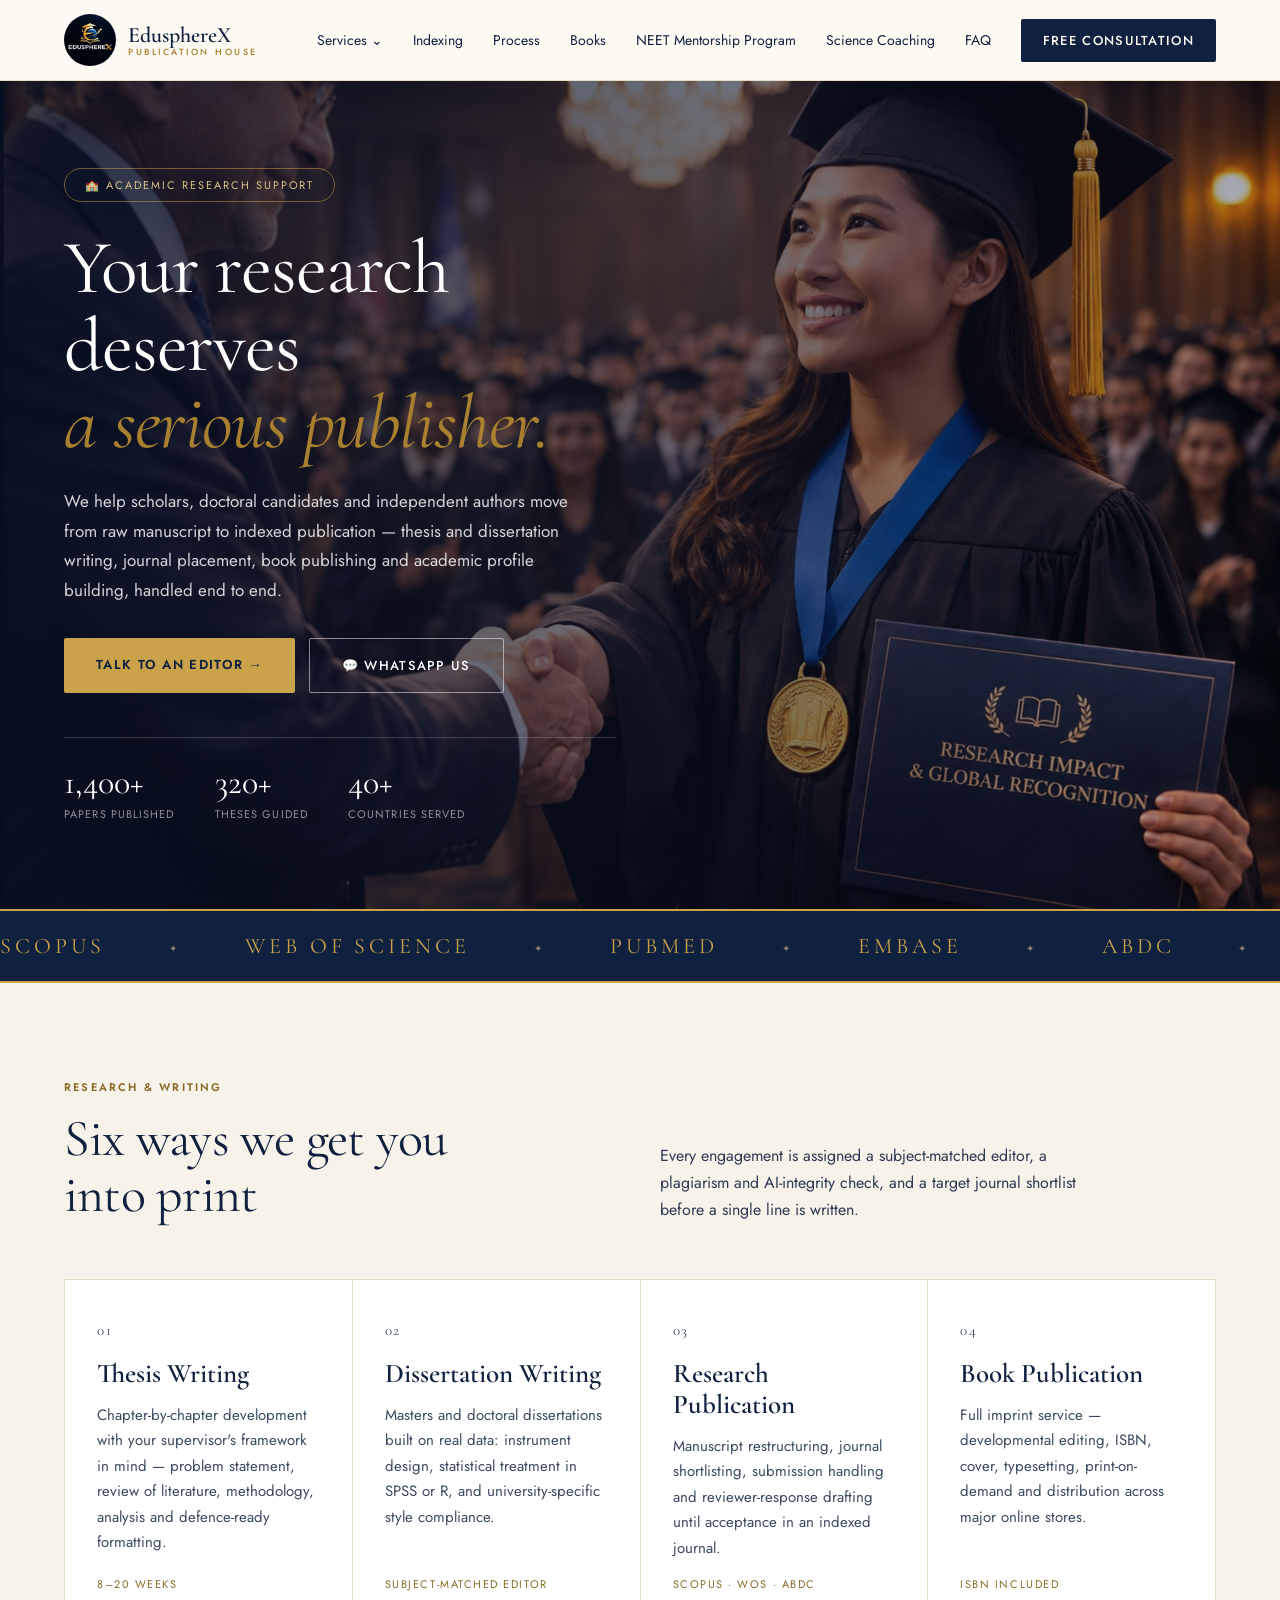
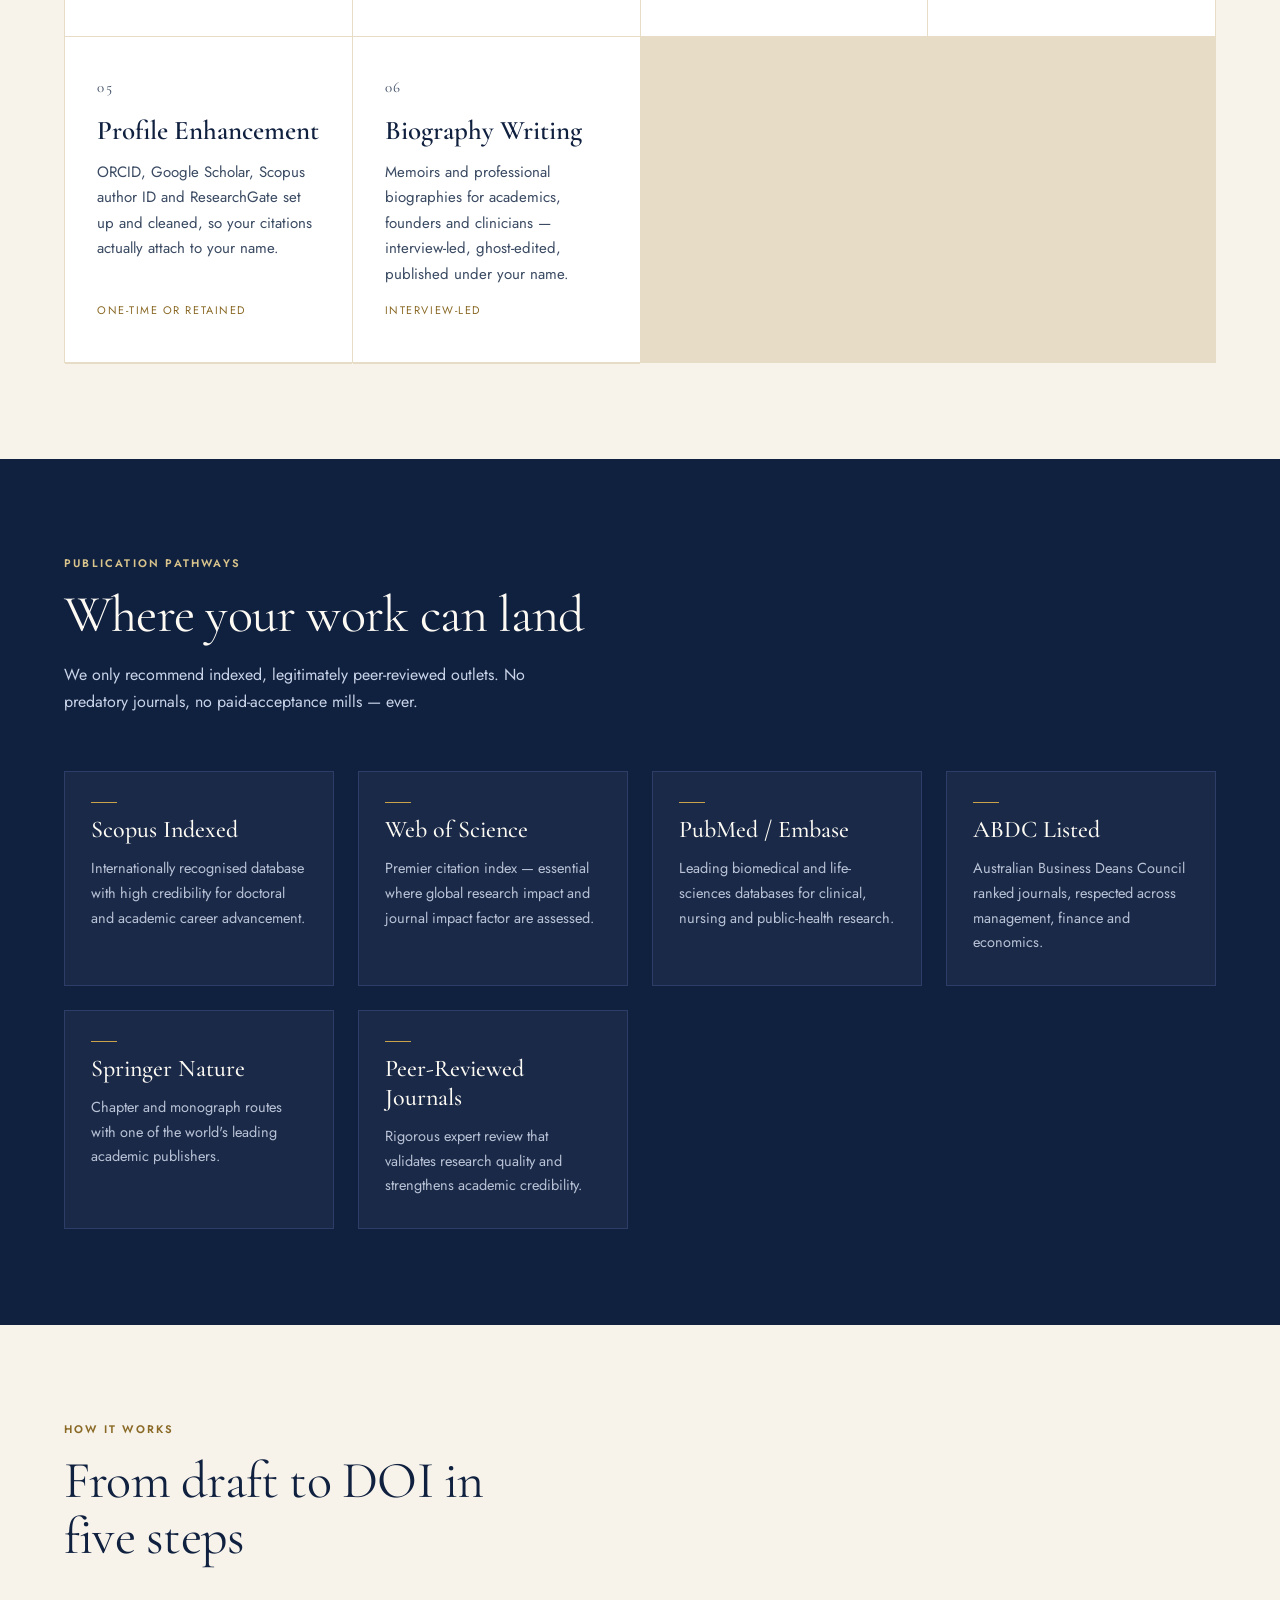
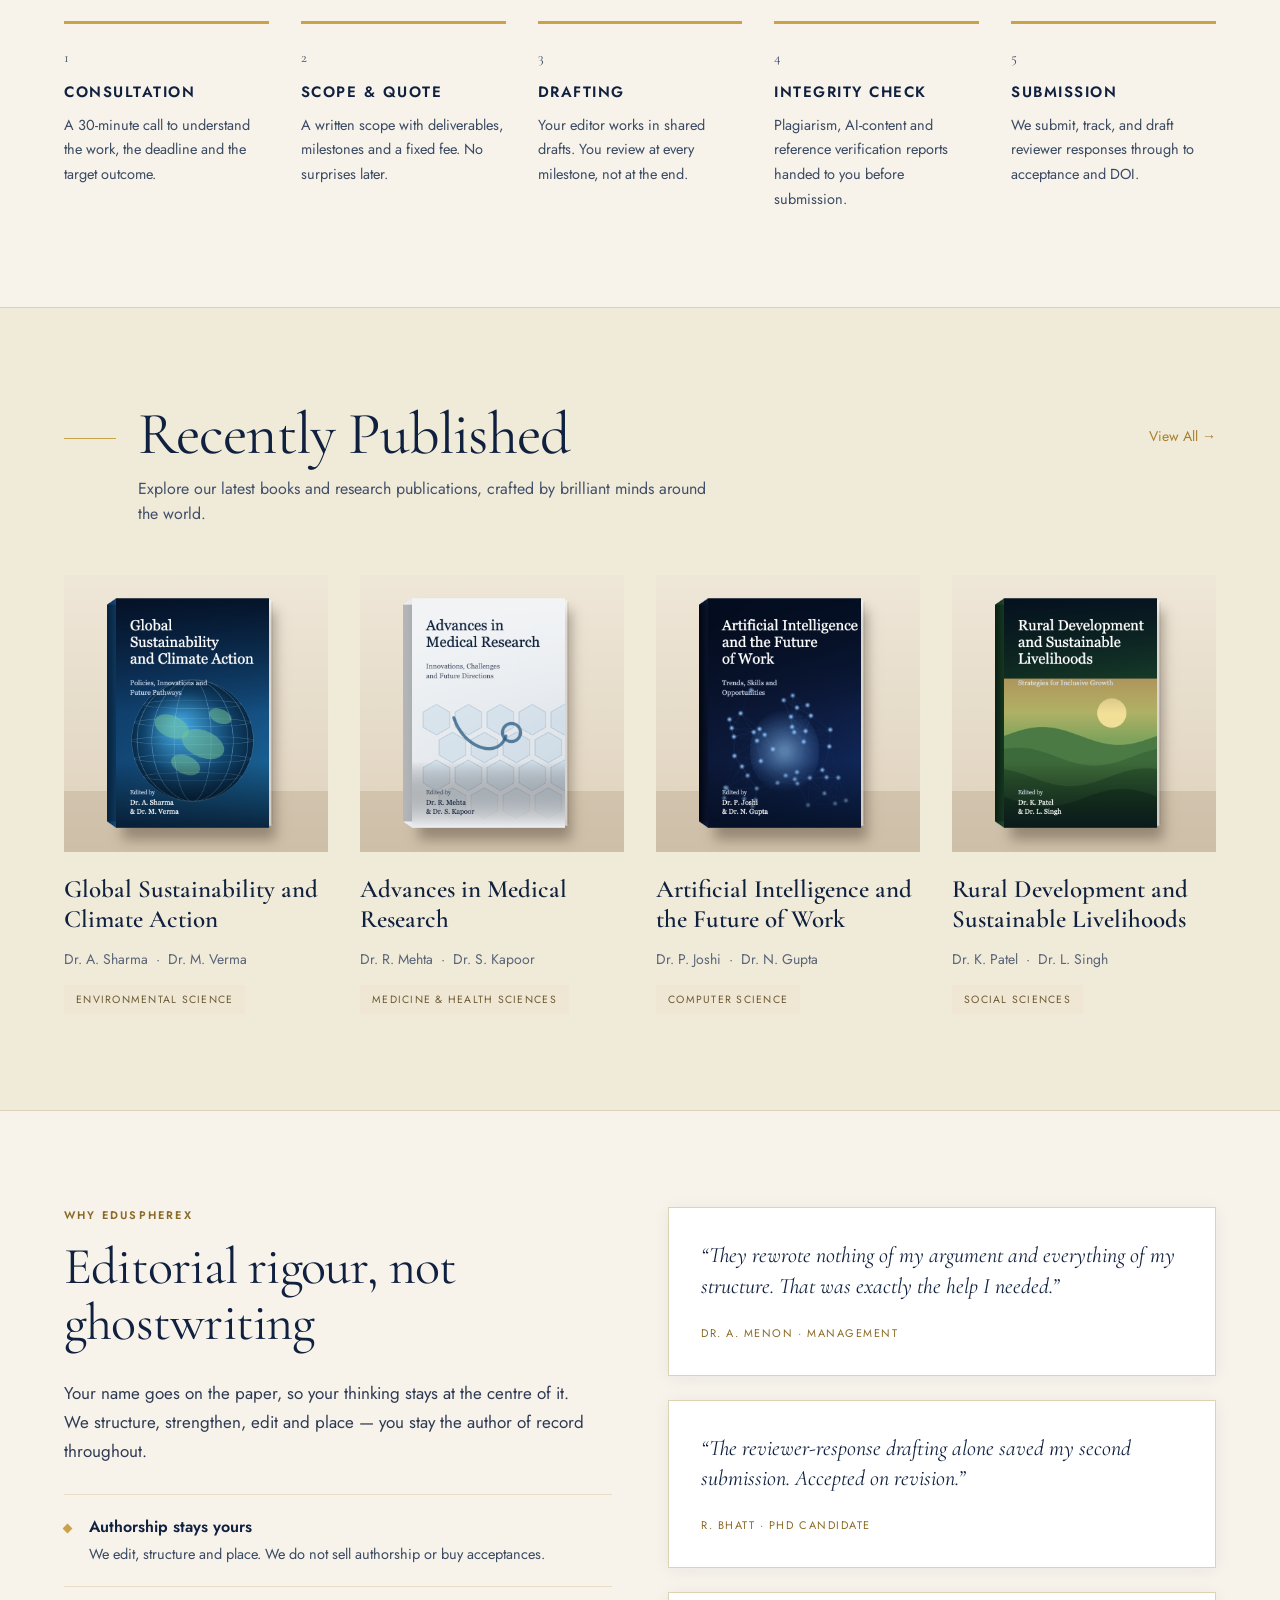
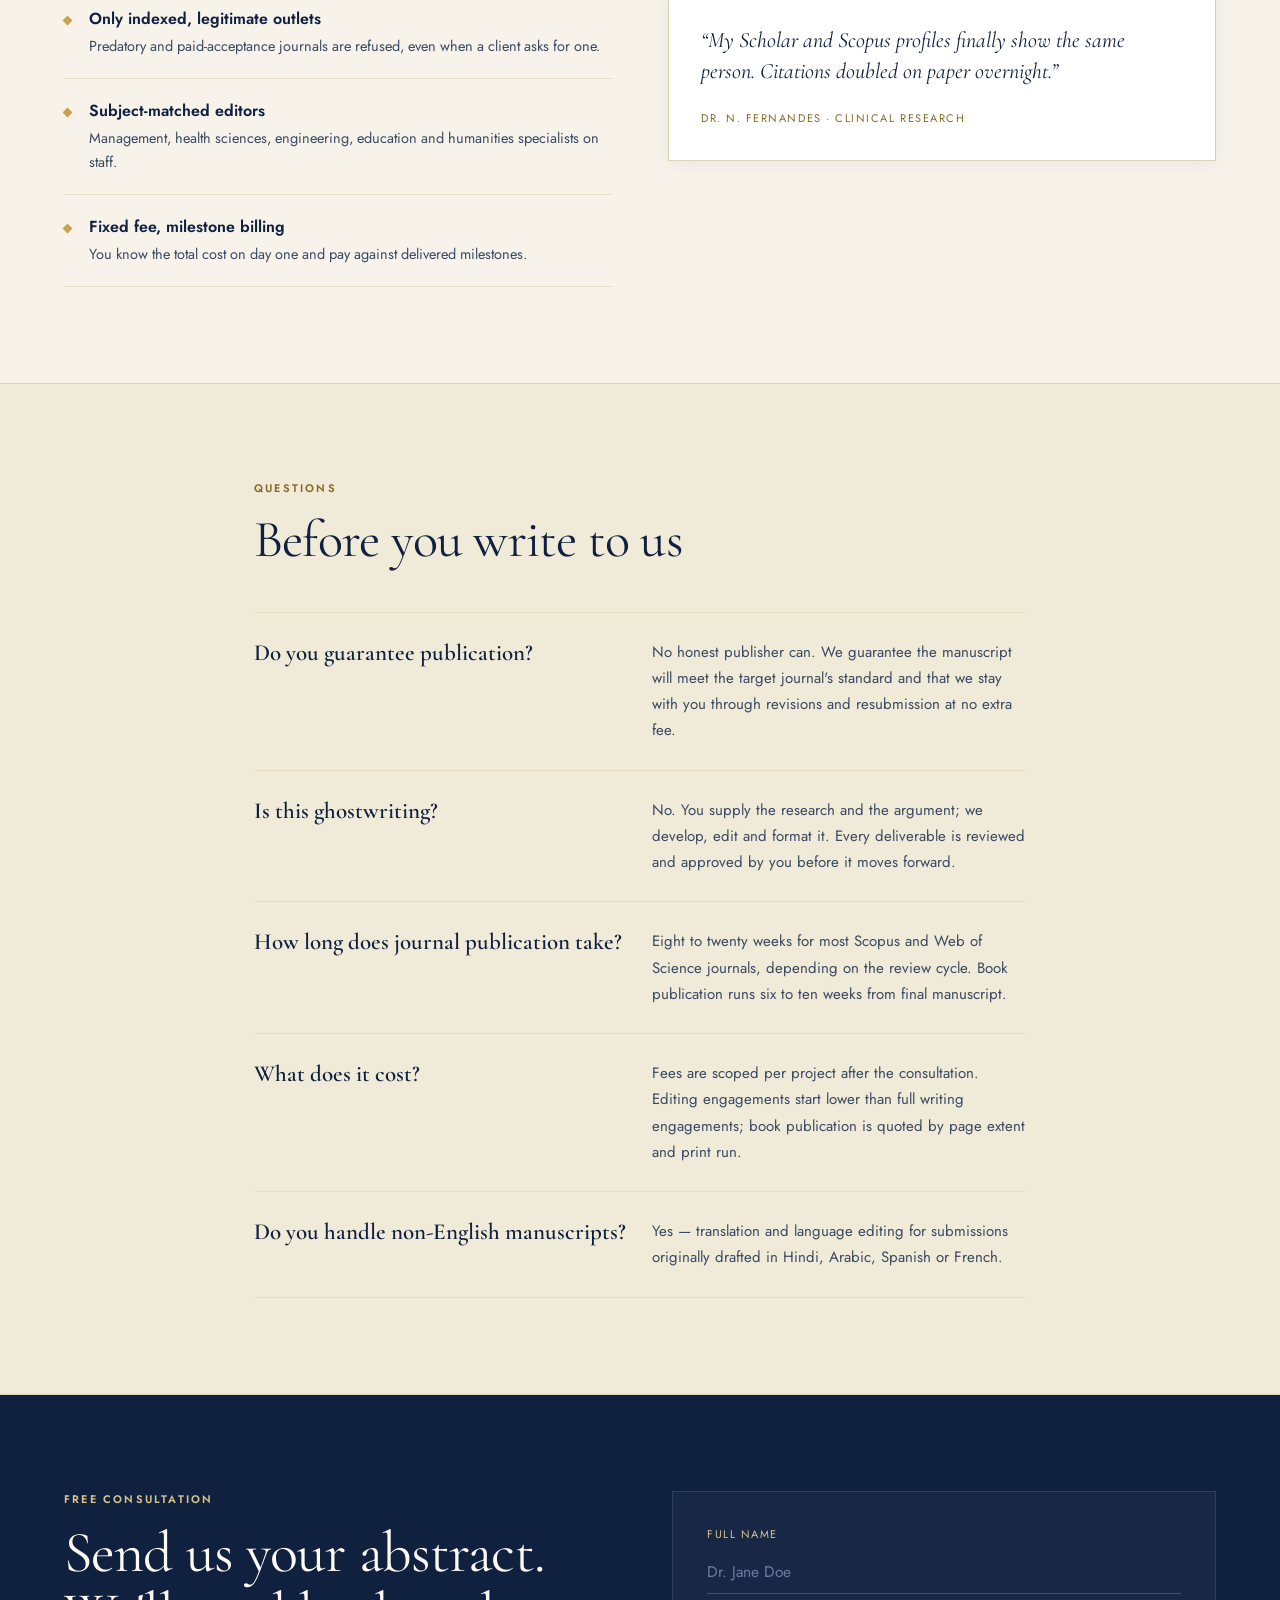
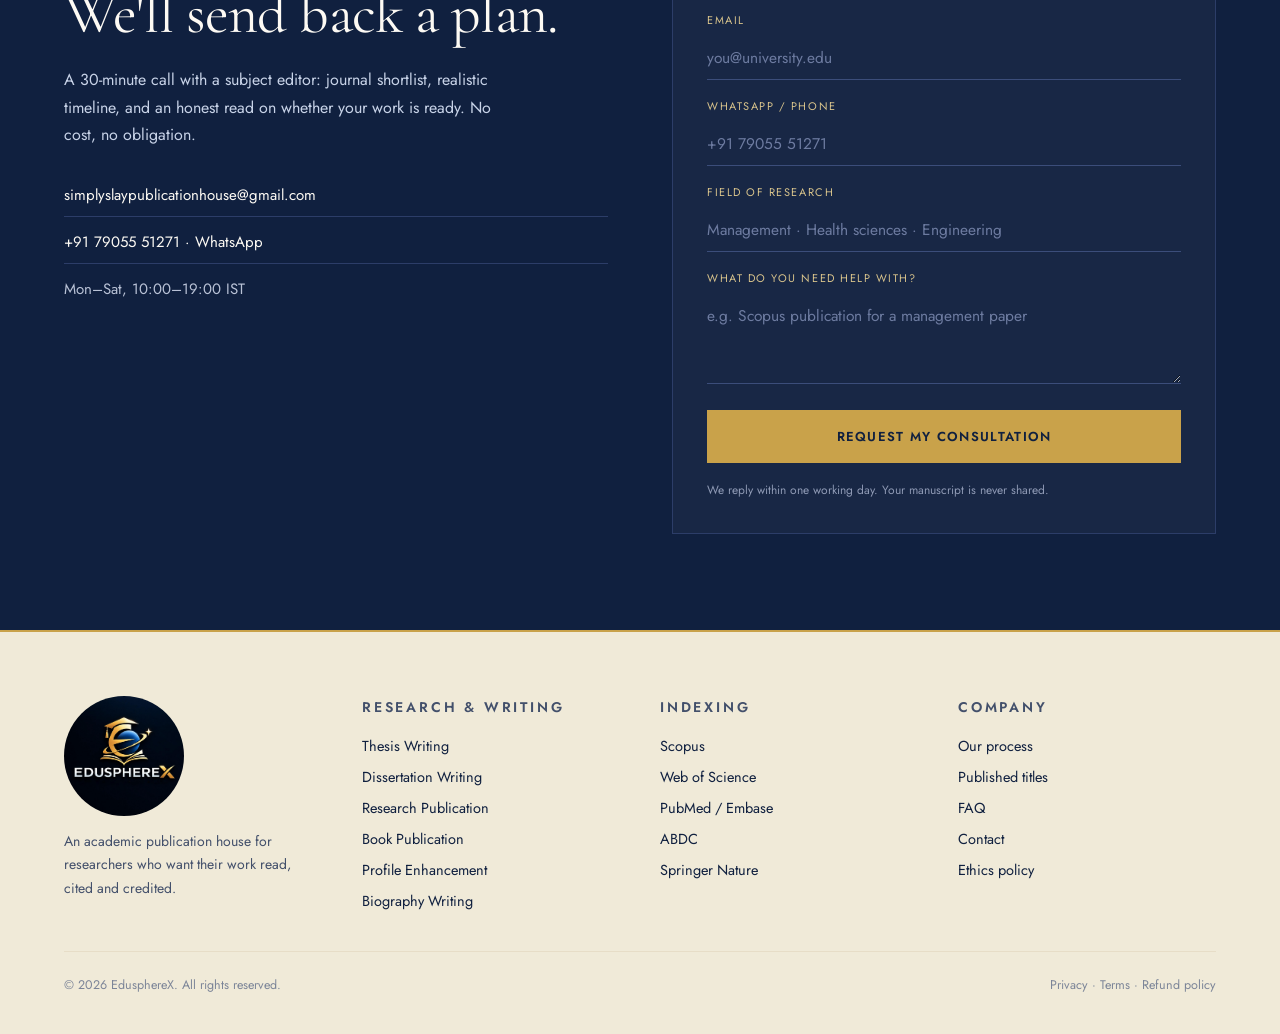
==== commit 6dbb152a: "add some more pages" ====
--- a/index.html
+++ b/index.html
@@ -3,8 +3,8 @@
 <head>
 <meta charset="utf-8" />
 <meta name="viewport" content="width=device-width, initial-scale=1" />
-<title>Simply Slay Publication House — Thesis, Research &amp; Book Publishing</title>
-<meta name="description" content="Simply Slay Publication House helps scholars and authors move from manuscript to indexed publication — thesis writing, dissertation writing, Scopus and Web of Science journal placement, book publishing and academic profile building." />
+<title>EdusphereX — Thesis, Research &amp; Book Publishing</title>
+<meta name="description" content="EdusphereX helps scholars and authors move from manuscript to indexed publication — thesis writing, dissertation writing, Scopus and Web of Science journal placement, book publishing and academic profile building." />
 <link rel="preconnect" href="https://fonts.googleapis.com" />
 <link rel="preconnect" href="https://fonts.gstatic.com" crossorigin />
 <link href="https://fonts.googleapis.com/css2?family=Cormorant+Garamond:ital,wght@0,300;0,400;0,500;0,600;0,700;1,400&family=Jost:wght@300;400;500;600&display=swap" rel="stylesheet" />
@@ -12,20 +12,21 @@
 </head>
 <body>
 
-<!-- PAYMENT BAR -->
+<!-- PAYMENT BAR — commented out until new QR is provided
 <div class="paybar">
   <div class="paybar-inner">
-    <p class="paybar-text"><strong>Simply Slay Creations</strong> &nbsp;·&nbsp; UPI ID: <span class="upi">simplyslaycreation@indianbk</span></p>
+    <p class="paybar-text"><strong>EdusphereX</strong> &nbsp;·&nbsp; UPI ID: <span class="upi">simplyslaycreation@indianbk</span></p>
     <a class="paybar-btn" href="pay.html" target="_blank">Pay Now &rarr;</a>
   </div>
 </div>
+-->
 
 <header class="site-header">
   <div class="header-inner">
     <a class="brand" href="#top">
-      <img src="assets/logo.png" alt="Simply Slay Publication House" />
+      <img src="assets/logo.png" alt="EdusphereX" />
       <span class="brand-text">
-        <span class="brand-name">Simply Slay</span>
+        <span class="brand-name">EdusphereX</span>
         <span class="brand-sub">Publication House</span>
       </span>
     </a>
@@ -36,11 +37,11 @@
           <div class="mega-col">
             <p class="mega-heading">&#127979; Research &amp; Writing</p>
             <a href="javascript:void(0)" onclick="openModal('thesis')">Thesis Writing</a>
-            <a href="#services">Dissertation Writing</a>
-            <a href="#services">Research Publication</a>
-            <a href="#services">Book Publication</a>
-            <a href="#services">Profile Enhancement</a>
-            <a href="#services">Biography Writing</a>
+            <a href="javascript:void(0)" onclick="openModal('dissertation')">Dissertation Writing</a>
+            <a href="javascript:void(0)" onclick="openModal('research')">Research Publication</a>
+            <a href="javascript:void(0)" onclick="openModal('book')">Book Publication</a>
+            <a href="javascript:void(0)" onclick="openModal('profile')">Profile Enhancement</a>
+            <a href="javascript:void(0)" onclick="openModal('biography')">Biography Writing</a>
           </div>
           <div class="mega-col">
             <p class="mega-heading">&#128218; Indexing &amp; Journals</p>
@@ -65,6 +66,8 @@
       <a href="#indexing">Indexing</a>
       <a href="#process">Process</a>
       <a href="#books">Books</a>
+      <a href="neet.html" target="_blank">NEET Mentorship Program</a>
+      <a href="science.html" target="_blank">Science Coaching</a>
       <a href="#faq">FAQ</a>
       <a class="btn btn-dark" href="#contact">Free Consultation</a>
     </nav>
@@ -224,7 +227,7 @@
 <!-- WHY US + TESTIMONIALS -->
 <section class="wrap section two-col">
   <div>
-    <p class="eyebrow">Why Simply Slay</p>
+    <p class="eyebrow">Why EdusphereX</p>
     <h2 class="display h2">Editorial rigour, not ghostwriting</h2>
     <p class="lede">Your name goes on the paper, so your thinking stays at the centre of it. We structure, strengthen, edit and place — you stay the author of record throughout.</p>
     <ul class="reasons">
@@ -266,7 +269,7 @@
       <div class="contact-links">
         <a href="mailto:simplyslaypublicationhouse@gmail.com">simplyslaypublicationhouse@gmail.com</a>
         <a href="tel:+917905551271">+91 79055 51271 · WhatsApp</a>
-        <a href="pay.html" target="_blank">UPI: simplyslaycreation@indianbk</a>
+<!-- pay link hidden until new QR — <a href="pay.html" target="_blank">UPI: simplyslaycreation@indianbk</a> -->
         <span>Mon–Sat, 10:00–19:00 IST</span>
       </div>
     </div>
@@ -287,7 +290,7 @@
 <footer class="wrap">
   <div class="foot-grid">
     <div>
-      <img class="foot-logo" src="assets/logo.png" alt="Simply Slay Publication House" />
+      <img class="foot-logo" src="assets/logo.png" alt="EdusphereX" />
       <p>An academic publication house for researchers who want their work read, cited and credited.</p>
     </div>
     <div>
@@ -318,13 +321,13 @@
         <li><a href="#books">Published titles</a></li>
         <li><a href="#faq">FAQ</a></li>
         <li><a href="#contact">Contact</a></li>
-        <li><a href="pay.html" target="_blank">Payments</a></li>
+<!-- <li><a href="pay.html" target="_blank">Payments</a></li> -->
         <li><a href="#top">Ethics policy</a></li>
       </ul>
     </div>
   </div>
   <div class="foot-bottom">
-    <span>© 2026 Simply Slay Publication House. All rights reserved.</span>
+    <span>© 2026 EdusphereX. All rights reserved.</span>
     <span>Privacy · Terms · Refund policy</span>
   </div>
 </footer>
@@ -339,9 +342,324 @@
 
 <script>
 const modalContent = {
+  dissertation: `
+  <div class="svc-hero">
+    <p class="svc-eyebrow">&#127891; Complete Dissertation Assistance</p>
+    <h1>Dissertation Writing <em>Support</em></h1>
+    <p class="svc-sub">Comprehensive dissertation support including research planning, chapter structuring, data interpretation, and professional editing services.</p>
+    <div style="display:flex;gap:14px;flex-wrap:wrap;margin-top:28px;">
+      <a class="btn btn-gold" href="#contact" onclick="closeModal()">Get Started &rarr;</a>
+      <a class="btn btn-ghost" href="https://wa.me/917905551271">&#128172; WhatsApp Us</a>
+    </div>
+    <div class="diss-features">
+      <div class="diss-feat"><span>&#128203;</span>Research Planning &amp; Proposal</div>
+      <div class="diss-feat"><span>&#128196;</span>Chapter Structuring &amp; Content Writing</div>
+      <div class="diss-feat"><span>&#128201;</span>Data Interpretation &amp; Analysis</div>
+      <div class="diss-feat"><span>&#9999;</span>Professional Editing &amp; Proofreading</div>
+      <div class="diss-feat"><span>&#128737;</span>On-Time Delivery &amp; 100% Confidentiality</div>
+    </div>
+  </div>
+  <div class="svc-section">
+    <h2 style="text-align:center;font-family:var(--serif);font-size:clamp(26px,3vw,38px);color:var(--navy);margin-bottom:40px;">Service <em style="color:#3b6fd4;font-style:italic;">Overview</em></h2>
+    <div class="diss-overview">
+      <div class="diss-ov-row"><span class="diss-check">&#10003;</span><p>Expert guidance on dissertation proposal development and approval</p></div>
+      <div class="diss-ov-row"><span class="diss-check">&#10003;</span><p>Support with research design and methodology selection</p></div>
+      <div class="diss-ov-row"><span class="diss-check">&#10003;</span><p>Assistance in data collection, analysis, and interpretation</p></div>
+      <div class="diss-ov-row"><span class="diss-check">&#10003;</span><p>Chapter-by-chapter writing and structuring support</p></div>
+      <div class="diss-ov-row"><span class="diss-check">&#10003;</span><p>Professional editing, formatting, and plagiarism checking</p></div>
+    </div>
+  </div>
+  <div class="svc-section svc-bg-light">
+    <p class="svc-label">KEY FEATURES</p>
+    <h2>What Makes Our Service <em>Stand Out</em></h2>
+    <p class="svc-sub">We combine expertise, dedication and a student-first approach to make your dissertation journey smooth and successful.</p>
+    <div class="diss-features-grid">
+      <div class="diss-feat-card" style="--acc:#a855f7"><div class="diss-feat-ico" style="background:#ede9fe;color:#7c3aed">&#128203;</div><h3>Proposal Development</h3><p>Create a strong dissertation proposal that secures approval from your committee.</p></div>
+      <div class="diss-feat-card" style="--acc:#3b82f6"><div class="diss-feat-ico" style="background:#dbeafe;color:#2563eb">&#128269;</div><h3>Research Planning</h3><p>Design a robust research methodology and plan your dissertation timeline.</p></div>
+      <div class="diss-feat-card" style="--acc:#22c55e"><div class="diss-feat-ico" style="background:#dcfce7;color:#16a34a">&#128218;</div><h3>Chapter Structuring</h3><p>Organize your dissertation logically, with clear chapter development.</p></div>
+      <div class="diss-feat-card" style="--acc:#f59e0b"><div class="diss-feat-ico" style="background:#fef3c7;color:#d97706">&#128201;</div><h3>Data Interpretation</h3><p>Professional support with data analysis and presenting your findings.</p></div>
+      <div class="diss-feat-card" style="--acc:#ef4444"><div class="diss-feat-ico" style="background:#ffe4e6;color:#e11d48">&#9999;</div><h3>Editing Support</h3><p>Comprehensive editing and formatting to meet university requirements.</p></div>
+      <div class="diss-feat-card" style="--acc:#14b8a6"><div class="diss-feat-ico" style="background:#ccfbf1;color:#0d9488">&#128737;</div><h3>Defence Preparation</h3><p>Guidance and practice for your dissertation defence presentation.</p></div>
+    </div>
+  </div>
+  <div class="svc-section">
+    <h2 style="text-align:center;font-family:var(--serif);font-size:clamp(26px,3vw,38px);color:var(--navy);margin-bottom:10px;">Our <em style="color:#3b6fd4;font-style:italic;">Process</em></h2>
+    <p class="svc-sub">Step-by-step journey to your success</p>
+    <div class="svc-steps">
+      <div class="svc-step"><div class="svc-step-icon" style="background:#3b82f6;font-size:15px;font-weight:700;">01</div><div class="svc-step-body" style="border-left-color:#3b82f6"><h3>Proposal Stage</h3><p>Develop and refine your dissertation proposal with expert guidance.</p></div></div>
+      <div class="svc-step"><div class="svc-step-icon" style="background:#a855f7;font-size:15px;font-weight:700;">02</div><div class="svc-step-body" style="border-left-color:#a855f7"><h3>Research Phase</h3><p>Conduct research with ongoing support and consultation.</p></div></div>
+      <div class="svc-step"><div class="svc-step-icon" style="background:#f59e0b;font-size:15px;font-weight:700;">03</div><div class="svc-step-body" style="border-left-color:#f59e0b"><h3>Writing &amp; Analysis</h3><p>Write chapters, analyze data, and develop your arguments.</p></div></div>
+      <div class="svc-step"><div class="svc-step-icon" style="background:#22c55e;font-size:15px;font-weight:700;">04</div><div class="svc-step-body" style="border-left-color:#22c55e"><h3>Finalization</h3><p>Complete editing, formatting, and prepare for defense.</p></div></div>
+    </div>
+  </div>
+  <div class="svc-cta"><a class="btn btn-gold" href="#contact" onclick="closeModal()">Get Free Dissertation Consultation &rarr;</a></div>
+  `,
+  research: `
+  <div class="svc-hero">
+    <p class="svc-eyebrow">&#128218; Research Publication Support</p>
+    <h1>Turn Your Research Into <em>World-Class Publications</em></h1>
+    <p class="svc-sub">From manuscript writing to journal submission and reviewer response &mdash; we handle every step of your research publication journey with expertise, precision and care.</p>
+    <div style="display:flex;gap:14px;flex-wrap:wrap;margin-top:28px;">
+      <a class="btn btn-gold" href="#contact" onclick="closeModal()">Get Started &rarr;</a>
+      <a class="btn btn-ghost" href="https://wa.me/917905551271">&#128172; Chat on WhatsApp</a>
+    </div>
+    <div class="rp-stats">
+      <div class="rp-stat"><span class="rp-stat-ico" style="background:#dbeafe;color:#2563eb">&#127891;</span><div><strong>5,000+</strong><span>Research Papers Published</span></div></div>
+      <div class="rp-stat"><span class="rp-stat-ico" style="background:#ede9fe;color:#7c3aed">&#127758;</span><div><strong>Scopus &amp; WoS</strong><span>Indexed Journals</span></div></div>
+      <div class="rp-stat"><span class="rp-stat-ico" style="background:#dcfce7;color:#16a34a">&#128203;</span><div><strong>PubMed &amp; Springer</strong><span>Access</span></div></div>
+      <div class="rp-stat"><span class="rp-stat-ico" style="background:#fef3c7;color:#d97706">&#9200;</span><div><strong>8&ndash;16 Weeks</strong><span>Avg. Publication Time</span></div></div>
+      <div class="rp-stat"><span class="rp-stat-ico" style="background:#ffe4e6;color:#e11d48">&#128737;</span><div><strong>100%</strong><span>Quality Assurance</span></div></div>
+    </div>
+  </div>
+
+  <div class="svc-section">
+    <p class="svc-label">WHERE WE PUBLISH</p>
+    <h2>Journal Types We <em>Specialize In</em></h2>
+    <div class="rp-journals">
+      <div class="rp-journal" style="--jc:#3b82f6"><span class="rp-dot" style="background:#3b82f6"></span><h3 style="color:#3b82f6">Scopus Indexed</h3><p>Internationally recognised database. High credibility for doctoral and academic career advancement.</p></div>
+      <div class="rp-journal" style="--jc:#a855f7"><span class="rp-dot" style="background:#a855f7"></span><h3 style="color:#a855f7">Web of Science</h3><p>Premier citation database. Essential for global research impact and academic recognition.</p></div>
+      <div class="rp-journal" style="--jc:#22c55e"><span class="rp-dot" style="background:#22c55e"></span><h3 style="color:#22c55e">PubMed / Embase</h3><p>Leading biomedical and life sciences databases &mdash; essential for health and medical research publication.</p></div>
+      <div class="rp-journal" style="--jc:#f59e0b"><span class="rp-dot" style="background:#f59e0b"></span><h3 style="color:#f59e0b">ABDC Listed</h3><p>Australian Business Deans Council ranked journals &mdash; globally respected for management and business research.</p></div>
+      <div class="rp-journal" style="--jc:#ef4444"><span class="rp-dot" style="background:#ef4444"></span><h3 style="color:#ef4444">Springer Nature</h3><p>Publish with one of the world's leading academic publishers across science, technology, and humanities.</p></div>
+      <div class="rp-journal" style="--jc:#6b7280"><span class="rp-dot" style="background:#6b7280"></span><h3 style="color:#6b7280">Peer-Reviewed Journals</h3><p>Rigorous expert review process that validates research quality and strengthens academic credibility.</p></div>
+    </div>
+  </div>
+
+  <div class="svc-section svc-bg-light">
+    <p class="svc-label">PUBLICATION JOURNEY</p>
+    <h2>8-Step Publication Process &mdash; <em>Manuscript to DOI</em></h2>
+    <p class="svc-sub">We manage every step. You focus on your research &mdash; we handle the journey to publication.</p>
+    <div class="rp-steps">
+      <div class="rp-step-card" style="--sc:#3b82f6"><div class="rp-step-top"><span class="rp-step-ico" style="background:#dbeafe;color:#2563eb">&#128269;</span><span class="rp-step-lbl" style="color:#3b82f6">Step 01</span></div><h3>Research Paper Assessment</h3><p>We evaluate your manuscript, research objectives, and target audience to recommend the most suitable journal category.</p></div>
+      <div class="rp-step-card" style="--sc:#a855f7"><div class="rp-step-top"><span class="rp-step-ico" style="background:#ede9fe;color:#7c3aed">&#128193;</span><span class="rp-step-lbl" style="color:#a855f7">Step 02</span></div><h3>Journal Identification</h3><p>Our experts shortlist 3&ndash;5 suitable journals from Scopus, Web of Science, PubMed, or Springer Nature aligned with your research domain.</p></div>
+      <div class="rp-step-card" style="--sc:#f59e0b"><div class="rp-step-top"><span class="rp-step-ico" style="background:#fef3c7;color:#d97706">&#9997;</span><span class="rp-step-lbl" style="color:#f59e0b">Step 03</span></div><h3>Manuscript Preparation</h3><p>Complete paper writing or editing &mdash; abstract, keywords, literature review, methodology, results, discussion, and references.</p></div>
+      <div class="rp-step-card" style="--sc:#22c55e"><div class="rp-step-top"><span class="rp-step-ico" style="background:#dcfce7;color:#16a34a">&#128269;</span><span class="rp-step-lbl" style="color:#22c55e">Step 04</span></div><h3>Plagiarism Check</h3><p>Turnitin/iThenticate scan. Plagiarism reduction to below 10% &mdash; meeting international journal standards.</p></div>
+      <div class="rp-step-card" style="--sc:#ef4444"><div class="rp-step-top"><span class="rp-step-ico" style="background:#ffe4e6;color:#e11d48">&#128196;</span><span class="rp-step-lbl" style="color:#ef4444">Step 05</span></div><h3>Journal Formatting</h3><p>Formatting as per the exact guidelines of the target journal &mdash; citation style, font, structure, and word limits.</p></div>
+      <div class="rp-step-card" style="--sc:#10203f"><div class="rp-step-top"><span class="rp-step-ico" style="background:#e0e7ff;color:#10203f">&#128228;</span><span class="rp-step-lbl" style="color:#10203f">Step 06</span></div><h3>Submission &amp; Tracking</h3><p>We submit on your behalf and track the review process. Communication with editors managed by our team.</p></div>
+      <div class="rp-step-card" style="--sc:#f59e0b"><div class="rp-step-top"><span class="rp-step-ico" style="background:#fef3c7;color:#d97706">&#128172;</span><span class="rp-step-lbl" style="color:#f59e0b">Step 07</span></div><h3>Reviewer Response</h3><p>Point-by-point response to reviewer comments. Up to 2 revision rounds included in the standard package.</p></div>
+      <div class="rp-step-card" style="--sc:#22c55e"><div class="rp-step-top"><span class="rp-step-ico" style="background:#dcfce7;color:#16a34a">&#127942;</span><span class="rp-step-lbl" style="color:#22c55e">Step 08</span></div><h3>Publication &amp; Certificate</h3><p>Final publication in the journal. DOI assigned, acceptance letter obtained, and certificate of publication provided.</p></div>
+    </div>
+    <div class="rp-doi-banner">&#127942; <strong>Your Research is Published &mdash; DOI Assigned</strong><span>Globally Indexed &middot; Citable &middot; PhD Compliant &middot; Yours Forever</span></div>
+  </div>
+
+  <div class="svc-section">
+    <p class="svc-label">RESEARCH DOMAINS</p>
+    <h2>We Publish Across <em>All Disciplines</em></h2>
+    <p class="svc-sub">From science and technology to humanities and arts, we support research across a wide range of academic disciplines.</p>
+    <div class="rp-domains">
+      <div class="rp-domain" style="--dc:#3b82f6"><span style="background:#dbeafe;color:#2563eb">&#128201;</span>Management &amp; Commerce<span class="rp-arr">&rarr;</span></div>
+      <div class="rp-domain" style="--dc:#22c55e"><span style="background:#dcfce7;color:#16a34a">&#9881;</span>Engineering &amp; Technology<span class="rp-arr">&rarr;</span></div>
+      <div class="rp-domain" style="--dc:#a855f7"><span style="background:#ede9fe;color:#7c3aed">&#10133;</span>Medical &amp; Health Sciences<span class="rp-arr">&rarr;</span></div>
+      <div class="rp-domain" style="--dc:#f59e0b"><span style="background:#fef3c7;color:#d97706">&#128101;</span>Social Sciences<span class="rp-arr">&rarr;</span></div>
+      <div class="rp-domain" style="--dc:#ef4444"><span style="background:#ffe4e6;color:#e11d48">&#128218;</span>Education<span class="rp-arr">&rarr;</span></div>
+      <div class="rp-domain" style="--dc:#14b8a6"><span style="background:#ccfbf1;color:#0d9488">&#9878;</span>Law &amp; Legal Studies<span class="rp-arr">&rarr;</span></div>
+      <div class="rp-domain" style="--dc:#f59e0b"><span style="background:#fef3c7;color:#d97706">&#128138;</span>Pharmacy &amp; Life Sciences<span class="rp-arr">&rarr;</span></div>
+      <div class="rp-domain" style="--dc:#3b82f6"><span style="background:#dbeafe;color:#2563eb">&#128187;</span>Computer Science &amp; IT<span class="rp-arr">&rarr;</span></div>
+      <div class="rp-domain" style="--dc:#22c55e"><span style="background:#dcfce7;color:#16a34a">&#127807;</span>Agriculture<span class="rp-arr">&rarr;</span></div>
+      <div class="rp-domain" style="--dc:#22c55e"><span style="background:#dcfce7;color:#16a34a">&#127807;</span>Environmental Sciences<span class="rp-arr">&rarr;</span></div>
+      <div class="rp-domain" style="--dc:#ef4444"><span style="background:#ffe4e6;color:#e11d48">&#128200;</span>Economics<span class="rp-arr">&rarr;</span></div>
+      <div class="rp-domain" style="--dc:#a855f7"><span style="background:#ede9fe;color:#7c3aed">&#129504;</span>Psychology &amp; Behavioural Sciences<span class="rp-arr">&rarr;</span></div>
+      <div class="rp-domain" style="--dc:#14b8a6"><span style="background:#ccfbf1;color:#0d9488">&#128218;</span>Literature &amp; Linguistics<span class="rp-arr">&rarr;</span></div>
+      <div class="rp-domain" style="--dc:#f59e0b"><span style="background:#fef3c7;color:#d97706">&#128165;</span>Humanities &amp; Arts<span class="rp-arr">&rarr;</span></div>
+    </div>
+  </div>
+
+  <div class="svc-section svc-bg-light">
+    <p class="svc-label">WHY EDUSPHEREX</p>
+    <h2>Why Researchers Choose <em>EdusphereX</em></h2>
+    <p class="svc-sub">Your research deserves the right support. Here's why thousands of researchers trust EdusphereX for their publication journey.</p>
+    <div class="diss-features-grid">
+      <div class="diss-feat-card" style="--acc:#3b82f6"><div class="diss-feat-ico" style="background:#dbeafe;color:#2563eb">&#127758;</div><h3>Trusted Journal Network</h3><p>Access to reputable Scopus, Web of Science, PubMed and other recognised journals across diverse research disciplines.</p></div>
+      <div class="diss-feat-card" style="--acc:#a855f7"><div class="diss-feat-ico" style="background:#ede9fe;color:#7c3aed">&#128203;</div><h3>End-to-End Publication Support</h3><p>From journal selection and manuscript preparation to submission guidance and reviewer response support.</p></div>
+      <div class="diss-feat-card" style="--acc:#22c55e"><div class="diss-feat-ico" style="background:#dcfce7;color:#16a34a">&#128737;</div><h3>Journal Compliance</h3><p>Manuscripts are prepared and formatted according to the target journal's author guidelines and requirements.</p></div>
+      <div class="diss-feat-card" style="--acc:#f59e0b"><div class="diss-feat-ico" style="background:#fef3c7;color:#d97706">&#129309;</div><h3>Ethical Publication Support</h3><p>We focus on legitimate journals and transparent publication practices to protect your academic credibility.</p></div>
+      <div class="diss-feat-card" style="--acc:#14b8a6"><div class="diss-feat-ico" style="background:#ccfbf1;color:#0d9488">&#127919;</div><h3>Smart Journal Matching</h3><p>We help identify suitable journals based on your subject, scope, indexing needs and publication goals.</p></div>
+      <div class="diss-feat-card" style="--acc:#6366f1"><div class="diss-feat-ico" style="background:#e0e7ff;color:#4f46e5">&#127891;</div><h3>Doctoral &amp; Academic Standards</h3><p>Support aligned with university, doctoral programme and research publication requirements.</p></div>
+    </div>
+  </div>
+
+  <div class="svc-cta"><a class="btn btn-gold" href="#contact" onclick="closeModal()">Start Your Publication Journey &rarr;</a></div>
+  `,
+  book: `
+  <div class="svc-hero">
+    <p class="svc-eyebrow">&#128218; Complete Publishing Solutions</p>
+    <h1>Book Publication &amp; <em>Promotion</em></h1>
+    <p class="svc-sub">End-to-end book publishing services including manuscript preparation, editing, publishing guidance, and effective promotion strategies.</p>
+    <div style="display:flex;gap:14px;flex-wrap:wrap;margin-top:28px;">
+      <a class="btn btn-gold" href="#contact" onclick="closeModal()">Get Started &rarr;</a>
+      <a class="btn btn-ghost" href="https://wa.me/917905551271">&#128172; WhatsApp Us</a>
+    </div>
+    <div class="rp-stats">
+      <div class="rp-stat"><span class="rp-stat-ico" style="background:#dbeafe;color:#2563eb">&#128218;</span><div><strong>Manuscript Preparation</strong><span>Polishing your work for the best presentation.</span></div></div>
+      <div class="rp-stat"><span class="rp-stat-ico" style="background:#ede9fe;color:#7c3aed">&#9999;</span><div><strong>Editing &amp; Formatting</strong><span>Professional editing and journal-compliant formatting.</span></div></div>
+      <div class="rp-stat"><span class="rp-stat-ico" style="background:#dcfce7;color:#16a34a">&#9729;</span><div><strong>Publishing Guidance</strong><span>Step-by-step support through the publication process.</span></div></div>
+      <div class="rp-stat"><span class="rp-stat-ico" style="background:#fef3c7;color:#d97706">&#128227;</span><div><strong>Promotion Strategies</strong><span>Increase visibility and reach your target audience.</span></div></div>
+      <div class="rp-stat"><span class="rp-stat-ico" style="background:#ffe4e6;color:#e11d48">&#128201;</span><div><strong>Wide Distribution</strong><span>Get your book in global and academic markets.</span></div></div>
+    </div>
+  </div>
+
+  <div class="svc-section">
+    <p class="svc-label">OVERVIEW</p>
+    <h2 style="text-align:center;font-family:var(--serif);font-size:clamp(26px,3vw,38px);color:var(--navy);margin-bottom:40px;">Service <em style="color:#3b6fd4;font-style:italic;">Overview</em></h2>
+    <div class="diss-overview">
+      <div class="diss-ov-row"><span class="diss-check">&#10003;</span><p>Professional manuscript editing and formatting services</p></div>
+      <div class="diss-ov-row"><span class="diss-check">&#10003;</span><p>Guidance on traditional and self-publishing options</p></div>
+      <div class="diss-ov-row"><span class="diss-check">&#10003;</span><p>ISBN registration and copyright support</p></div>
+      <div class="diss-ov-row"><span class="diss-check">&#10003;</span><p>Book cover design and layout assistance</p></div>
+      <div class="diss-ov-row"><span class="diss-check">&#10003;</span><p>Marketing and promotion strategy development</p></div>
+    </div>
+  </div>
+
+  <div class="svc-section svc-bg-light">
+    <h2 style="text-align:center;font-family:var(--serif);font-size:clamp(26px,3vw,38px);color:var(--navy);margin-bottom:10px;">Key <em style="color:#3b6fd4;font-style:italic;">Features</em></h2>
+    <p class="svc-sub">What makes our service stand out</p>
+    <div class="diss-features-grid">
+      <div class="diss-feat-card" style="--acc:#3b82f6"><div class="diss-feat-ico" style="background:#dbeafe;color:#2563eb">&#10003;</div><h3>Manuscript Preparation</h3><p>Professional editing, proofreading, and formatting to publishing standards.</p></div>
+      <div class="diss-feat-card" style="--acc:#a855f7"><div class="diss-feat-ico" style="background:#ede9fe;color:#7c3aed">&#10003;</div><h3>Publishing Guidance</h3><p>Expert advice on choosing between traditional publishing and self-publishing.</p></div>
+      <div class="diss-feat-card" style="--acc:#14b8a6"><div class="diss-feat-ico" style="background:#ccfbf1;color:#0d9488">&#10003;</div><h3>ISBN &amp; Copyright</h3><p>Complete support for ISBN registration and copyright protection.</p></div>
+      <div class="diss-feat-card" style="--acc:#22c55e"><div class="diss-feat-ico" style="background:#dcfce7;color:#16a34a">&#10003;</div><h3>Design Support</h3><p>Assistance with professional book cover design and interior layout.</p></div>
+      <div class="diss-feat-card" style="--acc:#f59e0b"><div class="diss-feat-ico" style="background:#fef3c7;color:#d97706">&#10003;</div><h3>Promotion Strategy</h3><p>Develop effective marketing and promotion plans for your book.</p></div>
+      <div class="diss-feat-card" style="--acc:#ef4444"><div class="diss-feat-ico" style="background:#ffe4e6;color:#e11d48">&#10003;</div><h3>Distribution Guidance</h3><p>Support with distribution channels, both online and offline.</p></div>
+    </div>
+  </div>
+
+  <div class="svc-section">
+    <h2 style="text-align:center;font-family:var(--serif);font-size:clamp(26px,3vw,38px);color:var(--navy);margin-bottom:10px;">Our <em style="color:#3b6fd4;font-style:italic;">Process</em></h2>
+    <p class="svc-sub">Step-by-step journey to your success</p>
+    <div class="svc-steps">
+      <div class="svc-step"><div class="svc-step-icon" style="background:#3b82f6;font-size:15px;font-weight:700;">01</div><div class="svc-step-body" style="border-left-color:#3b82f6"><h3>Manuscript Review</h3><p>Assess your manuscript and provide professional editing recommendations.</p></div></div>
+      <div class="svc-step"><div class="svc-step-icon" style="background:#a855f7;font-size:15px;font-weight:700;">02</div><div class="svc-step-body" style="border-left-color:#a855f7"><h3>Publishing Planning</h3><p>Choose the best publishing route and prepare all necessary materials.</p></div></div>
+      <div class="svc-step"><div class="svc-step-icon" style="background:#f59e0b;font-size:15px;font-weight:700;">03</div><div class="svc-step-body" style="border-left-color:#f59e0b"><h3>Production</h3><p>Complete the editing, design, and formatting process.</p></div></div>
+      <div class="svc-step"><div class="svc-step-icon" style="background:#22c55e;font-size:15px;font-weight:700;">04</div><div class="svc-step-body" style="border-left-color:#22c55e"><h3>Launch &amp; Promotion</h3><p>Publish your book and implement marketing strategies.</p></div></div>
+    </div>
+  </div>
+
+  <div class="svc-cta"><a class="btn btn-gold" href="#contact" onclick="closeModal()">Start Your Book Publishing Journey &rarr;</a></div>
+  `,
+  profile: `
+  <div class="svc-hero">
+    <p class="svc-eyebrow">&#128100; Personal Brand Development</p>
+    <h1>Profile Enhancement <em>Services</em></h1>
+    <p class="svc-sub">Build a stronger academic and professional profile with our comprehensive services &mdash; including LinkedIn enhancement, academic portfolio creation, CV improvement, and personal branding strategies.</p>
+    <div style="display:flex;gap:14px;flex-wrap:wrap;margin-top:28px;">
+      <a class="btn btn-gold" href="#contact" onclick="closeModal()">Get Started &rarr;</a>
+      <a class="btn btn-ghost" href="https://wa.me/917905551271">&#128172; Chat on WhatsApp</a>
+    </div>
+    <div class="rp-stats">
+      <div class="rp-stat"><span class="rp-stat-ico" style="background:#dbeafe;color:#2563eb">in</span><div><strong>LinkedIn Enhancement</strong><span>Build a professional presence and grow your network.</span></div></div>
+      <div class="rp-stat"><span class="rp-stat-ico" style="background:#ede9fe;color:#7c3aed">&#128203;</span><div><strong>Academic Portfolio Creation</strong><span>Showcase your achievements and research work.</span></div></div>
+      <div class="rp-stat"><span class="rp-stat-ico" style="background:#dcfce7;color:#16a34a">CV</span><div><strong>CV Improvement</strong><span>Craft a compelling CV that gets noticed.</span></div></div>
+      <div class="rp-stat"><span class="rp-stat-ico" style="background:#fef3c7;color:#d97706">&#11088;</span><div><strong>Personal Branding Strategies</strong><span>Highlight your unique strengths and stand out globally.</span></div></div>
+    </div>
+  </div>
+
+  <div class="svc-section">
+    <p class="svc-label">OVERVIEW</p>
+    <h2 style="text-align:center;font-family:var(--serif);font-size:clamp(26px,3vw,38px);color:var(--navy);margin-bottom:40px;">Service <em style="color:#3b6fd4;font-style:italic;">Overview</em></h2>
+    <div class="diss-overview">
+      <div class="diss-ov-row"><span class="diss-check">&#10003;</span><p>Professional LinkedIn profile optimization and strategy</p></div>
+      <div class="diss-ov-row"><span class="diss-check">&#10003;</span><p>Academic portfolio development and presentation</p></div>
+      <div class="diss-ov-row"><span class="diss-check">&#10003;</span><p>CV and resume enhancement for academic and professional contexts</p></div>
+      <div class="diss-ov-row"><span class="diss-check">&#10003;</span><p>Personal branding strategy and online presence management</p></div>
+      <div class="diss-ov-row"><span class="diss-check">&#10003;</span><p>Digital footprint optimization and professional visibility</p></div>
+    </div>
+  </div>
+
+  <div class="svc-section svc-bg-light">
+    <h2 style="text-align:center;font-family:var(--serif);font-size:clamp(26px,3vw,38px);color:var(--navy);margin-bottom:10px;">Key <em style="color:#3b6fd4;font-style:italic;">Features</em></h2>
+    <p class="svc-sub">What makes our service stand out</p>
+    <div class="diss-features-grid">
+      <div class="diss-feat-card" style="--acc:#3b82f6"><div class="diss-feat-ico" style="background:#dbeafe;color:#2563eb">&#10003;</div><h3>LinkedIn Optimization</h3><p>Transform your LinkedIn profile into a powerful professional tool.</p></div>
+      <div class="diss-feat-card" style="--acc:#a855f7"><div class="diss-feat-ico" style="background:#ede9fe;color:#7c3aed">&#10003;</div><h3>Portfolio Creation</h3><p>Develop comprehensive academic and professional portfolios.</p></div>
+      <div class="diss-feat-card" style="--acc:#14b8a6"><div class="diss-feat-ico" style="background:#ccfbf1;color:#0d9488">&#10003;</div><h3>CV Enhancement</h3><p>Professional CV writing and formatting for maximum impact.</p></div>
+      <div class="diss-feat-card" style="--acc:#22c55e"><div class="diss-feat-ico" style="background:#dcfce7;color:#16a34a">&#10003;</div><h3>Personal Branding</h3><p>Develop a consistent, professional brand across platforms.</p></div>
+      <div class="diss-feat-card" style="--acc:#f59e0b"><div class="diss-feat-ico" style="background:#fef3c7;color:#d97706">&#10003;</div><h3>Online Presence</h3><p>Strategic guidance on building and maintaining your digital presence.</p></div>
+      <div class="diss-feat-card" style="--acc:#ef4444"><div class="diss-feat-ico" style="background:#ffe4e6;color:#e11d48">&#10003;</div><h3>Professional Visibility</h3><p>Increase your visibility in academic and professional circles.</p></div>
+    </div>
+  </div>
+
+  <div class="svc-section">
+    <h2 style="text-align:center;font-family:var(--serif);font-size:clamp(26px,3vw,38px);color:var(--navy);margin-bottom:10px;">Our <em style="color:#3b6fd4;font-style:italic;">Process</em></h2>
+    <p class="svc-sub">Step-by-step journey to your success</p>
+    <div class="svc-steps">
+      <div class="svc-step"><div class="svc-step-icon" style="background:#3b82f6;font-size:15px;font-weight:700;">01</div><div class="svc-step-body" style="border-left-color:#3b82f6"><h3>Profile Audit</h3><p>Comprehensive review of your current professional presence.</p></div></div>
+      <div class="svc-step"><div class="svc-step-icon" style="background:#a855f7;font-size:15px;font-weight:700;">02</div><div class="svc-step-body" style="border-left-color:#a855f7"><h3>Strategy Development</h3><p>Create a personalized enhancement strategy aligned with your goals.</p></div></div>
+      <div class="svc-step"><div class="svc-step-icon" style="background:#f59e0b;font-size:15px;font-weight:700;">03</div><div class="svc-step-body" style="border-left-color:#f59e0b"><h3>Implementation</h3><p>Execute improvements across all platforms and materials.</p></div></div>
+      <div class="svc-step"><div class="svc-step-icon" style="background:#22c55e;font-size:15px;font-weight:700;">04</div><div class="svc-step-body" style="border-left-color:#22c55e"><h3>Optimization</h3><p>Refine and optimize for maximum professional impact.</p></div></div>
+    </div>
+  </div>
+
+  <div class="svc-cta"><a class="btn btn-gold" href="#contact" onclick="closeModal()">Enhance Your Profile Today &rarr;</a></div>
+  `,
+  biography: `
+  <div class="svc-hero">
+    <p class="svc-eyebrow">&#128203; Professional Life Story Documentation</p>
+    <h1>Biography Writing <em>Services</em></h1>
+    <p class="svc-sub">Professional biography services documenting personal stories, achievements, and creating publishing-ready legacy documentation.</p>
+    <div style="display:flex;gap:14px;flex-wrap:wrap;margin-top:28px;">
+      <a class="btn btn-gold" href="#contact" onclick="closeModal()">Get Started &rarr;</a>
+      <a class="btn btn-ghost" href="https://wa.me/917905551271">&#128172; WhatsApp Us</a>
+    </div>
+    <div class="rp-stats">
+      <div class="rp-stat"><span class="rp-stat-ico" style="background:#dbeafe;color:#2563eb">&#128196;</span><div><strong>Personal Story Documentation</strong><span>Translate your life experiences into a compelling narrative.</span></div></div>
+      <div class="rp-stat"><span class="rp-stat-ico" style="background:#ede9fe;color:#7c3aed">&#127942;</span><div><strong>Achievements Highlighting</strong><span>Showcase your milestones, contributions and impact.</span></div></div>
+      <div class="rp-stat"><span class="rp-stat-ico" style="background:#dcfce7;color:#16a34a">&#128218;</span><div><strong>Publishing-Ready Format</strong><span>Professionally written and editorial-ready for publication.</span></div></div>
+      <div class="rp-stat"><span class="rp-stat-ico" style="background:#fef3c7;color:#d97706">&#128737;</span><div><strong>Confidential &amp; Secure</strong><span>Your story, handled with utmost privacy and care.</span></div></div>
+      <div class="rp-stat"><span class="rp-stat-ico" style="background:#ffe4e6;color:#e11d48">&#128100;</span><div><strong>Tailored to Your Goals</strong><span>Customised for books, profiles, or institutional use.</span></div></div>
+    </div>
+  </div>
+
+  <div class="svc-section">
+    <p class="svc-label">OVERVIEW</p>
+    <h2 style="text-align:center;font-family:var(--serif);font-size:clamp(26px,3vw,38px);color:var(--navy);margin-bottom:40px;">Service <em style="color:#3b6fd4;font-style:italic;">Overview</em></h2>
+    <div class="diss-overview">
+      <div class="diss-ov-row"><span class="diss-check">&#10003;</span><p>In-depth interviews to capture your life story and experiences</p></div>
+      <div class="diss-ov-row"><span class="diss-check">&#10003;</span><p>Professional writing and narrative development</p></div>
+      <div class="diss-ov-row"><span class="diss-check">&#10003;</span><p>Documentation of personal and professional achievements</p></div>
+      <div class="diss-ov-row"><span class="diss-check">&#10003;</span><p>Editing and refinement for publishing quality</p></div>
+      <div class="diss-ov-row"><span class="diss-check">&#10003;</span><p>Support with publication and distribution options</p></div>
+    </div>
+  </div>
+
+  <div class="svc-section svc-bg-light">
+    <h2 style="text-align:center;font-family:var(--serif);font-size:clamp(26px,3vw,38px);color:var(--navy);margin-bottom:10px;">Key <em style="color:#3b6fd4;font-style:italic;">Features</em></h2>
+    <p class="svc-sub">What makes our service stand out</p>
+    <div class="diss-features-grid">
+      <div class="diss-feat-card" style="--acc:#3b82f6"><div class="diss-feat-ico" style="background:#dbeafe;color:#2563eb">&#10003;</div><h3>Life Story Capture</h3><p>Comprehensive interviews to document your experiences and journey.</p></div>
+      <div class="diss-feat-card" style="--acc:#a855f7"><div class="diss-feat-ico" style="background:#ede9fe;color:#7c3aed">&#10003;</div><h3>Professional Writing</h3><p>Expert writers craft your story with engaging narrative and clarity.</p></div>
+      <div class="diss-feat-card" style="--acc:#14b8a6"><div class="diss-feat-ico" style="background:#ccfbf1;color:#0d9488">&#10003;</div><h3>Achievement Documentation</h3><p>Highlight personal and professional milestones effectively.</p></div>
+      <div class="diss-feat-card" style="--acc:#22c55e"><div class="diss-feat-ico" style="background:#dcfce7;color:#16a34a">&#10003;</div><h3>Legacy Creation</h3><p>Create a lasting record of your life and contributions.</p></div>
+      <div class="diss-feat-card" style="--acc:#f59e0b"><div class="diss-feat-ico" style="background:#fef3c7;color:#d97706">&#10003;</div><h3>Publishing Support</h3><p>Guidance on publishing options for your biography.</p></div>
+      <div class="diss-feat-card" style="--acc:#ef4444"><div class="diss-feat-ico" style="background:#ffe4e6;color:#e11d48">&#10003;</div><h3>Family Legacy</h3><p>Create meaningful documentation for future generations.</p></div>
+    </div>
+  </div>
+
+  <div class="svc-section">
+    <h2 style="text-align:center;font-family:var(--serif);font-size:clamp(26px,3vw,38px);color:var(--navy);margin-bottom:10px;">Our <em style="color:#3b6fd4;font-style:italic;">Process</em></h2>
+    <p class="svc-sub">Step-by-step journey to your success</p>
+    <div class="svc-steps">
+      <div class="svc-step"><div class="svc-step-icon" style="background:#3b82f6;font-size:15px;font-weight:700;">01</div><div class="svc-step-body" style="border-left-color:#3b82f6"><h3>Story Discovery</h3><p>Initial consultations and interviews to understand your story.</p></div></div>
+      <div class="svc-step"><div class="svc-step-icon" style="background:#a855f7;font-size:15px;font-weight:700;">02</div><div class="svc-step-body" style="border-left-color:#a855f7"><h3>Writing Phase</h3><p>Professional writers develop your biography with your input.</p></div></div>
+      <div class="svc-step"><div class="svc-step-icon" style="background:#f59e0b;font-size:15px;font-weight:700;">03</div><div class="svc-step-body" style="border-left-color:#f59e0b"><h3>Review &amp; Refinement</h3><p>Review drafts and refine content to your satisfaction.</p></div></div>
+      <div class="svc-step"><div class="svc-step-icon" style="background:#22c55e;font-size:15px;font-weight:700;">04</div><div class="svc-step-body" style="border-left-color:#22c55e"><h3>Publication</h3><p>Finalize and prepare your biography for publication or distribution.</p></div></div>
+    </div>
+  </div>
+
+  <div class="svc-section" style="background:var(--navy);">
+    <h2 style="text-align:center;font-family:var(--serif);font-size:clamp(26px,3vw,38px);color:#fff;margin-bottom:10px;">Benefits of Choosing Our Service</h2>
+    <p style="text-align:center;font-size:15px;color:rgba(255,255,255,.65);margin-bottom:40px;">Why professionals trust EdusphereX</p>
+    <div class="bio-benefits">
+      <div class="bio-benefit"><span class="diss-check" style="background:rgba(255,255,255,.15);color:#fff;">&#10003;</span><div><strong>Professional Quality</strong><p>Receive a well-written, engaging biography that does justice to your story.</p></div></div>
+      <div class="bio-benefit"><span class="diss-check" style="background:rgba(255,255,255,.15);color:#fff;">&#10003;</span><div><strong>Preserved Legacy</strong><p>Create a lasting record for family, friends, and future generations.</p></div></div>
+      <div class="bio-benefit"><span class="diss-check" style="background:rgba(255,255,255,.15);color:#fff;">&#10003;</span><div><strong>Expert Storytelling</strong><p>Professional writers bring your story to life with compelling narrative.</p></div></div>
+      <div class="bio-benefit"><span class="diss-check" style="background:rgba(255,255,255,.15);color:#fff;">&#10003;</span><div><strong>Complete Support</strong><p>From interviews to publication, receive comprehensive assistance.</p></div></div>
+    </div>
+  </div>
+
+  <div class="svc-cta"><a class="btn btn-gold" href="#contact" onclick="closeModal()">Start Your Biography Today &rarr;</a></div>
+  `,
   thesis: `
   <div class="svc-hero">
-    <p class="svc-eyebrow">Thesis Writing Support</p>
     <h1>Turning Your Research Into a <em>Stronger Thesis</em></h1>
     <p class="svc-sub">From idea to final submission, we provide expert guidance, professional support, and personalised solutions for your thesis journey.</p>
     <a class="btn btn-gold" href="#contact" onclick="closeModal()">Get Free Thesis Consultation &rarr;</a>
@@ -484,7 +802,7 @@
   </div>
 
   <div class="svc-section svc-bg-light">
-    <p class="svc-label">SIMPLY SLAY PUBLICATION HOUSE</p>
+    <p class="svc-label">EDUSPHEREX</p>
     <h2>What Makes Our Thesis Support <em>Different</em></h2>
     <p class="svc-sub">More than just support — we're your research partner, committed to quality, guidance, and success at every step.</p>
     <div class="svc-why">
--- a/style.css
+++ b/style.css
@@ -96,7 +96,7 @@
 .site-header { position: sticky; top: 0; z-index: 50; background: rgba(253,250,244,.94); backdrop-filter: blur(10px); border-bottom: 1px solid var(--line); }
 .header-inner { display: flex; align-items: center; justify-content: space-between; gap: 24px; max-width: 1320px; margin: 0 auto; padding: 14px 5vw; }
 .brand { display: flex; align-items: center; gap: 12px; }
-.brand img { width: 52px; height: 52px; border-radius: 50%; object-fit: cover; mix-blend-mode: multiply; }
+.brand img { width: 52px; height: 52px; border-radius: 50%; object-fit: cover; }
 .brand-text { display: flex; flex-direction: column; line-height: 1.05; }
 .brand-name { font-family: var(--serif); font-size: 22px; font-weight: 600; }
 .brand-sub { font-size: 9px; letter-spacing: .28em; text-transform: uppercase; color: var(--gold-deep); font-weight: 500; }
@@ -285,7 +285,7 @@
 /* footer */
 footer { padding-top: 64px; padding-bottom: 40px; background: #f0ead8; border-top: 2px solid var(--gold); }
 .foot-grid { display: grid; grid-template-columns: repeat(auto-fit, minmax(200px, 1fr)); gap: 40px; padding-bottom: 40px; border-bottom: 1px solid var(--line); }
-.foot-logo { width: 120px; height: 120px; object-fit: cover; border-radius: 50%; mix-blend-mode: multiply; margin-bottom: 14px; }
+.foot-logo { width: 120px; height: 120px; object-fit: cover; border-radius: 50%; margin-bottom: 14px; }
 .foot-grid p { font-size: 14px; line-height: 1.7; color: var(--navy-soft); max-width: 30ch; }
 .foot-links { display: flex; flex-direction: column; gap: 10px; font-size: 14.5px; }
 .foot-bottom { display: flex; flex-wrap: wrap; gap: 16px; justify-content: space-between; padding-top: 24px; font-size: 12.5px; color: var(--muted); }
@@ -371,3 +371,50 @@
 
 /* cta */
 .svc-cta { background:var(--navy); padding:48px 56px; text-align:center; }
+
+/* ── DISSERTATION MODAL ── */
+.diss-features { display:flex; flex-wrap:wrap; gap:12px; margin-top:32px; }
+.diss-feat { display:flex; align-items:center; gap:8px; background:rgba(255,255,255,.12); border:1px solid rgba(255,255,255,.2); border-radius:8px; padding:10px 16px; font-size:13px; color:#fff; }
+.diss-feat span { font-size:18px; }
+.diss-overview { display:flex; flex-direction:column; gap:14px; }
+.diss-ov-row { display:flex; align-items:center; gap:16px; background:#f0f4ff; border-radius:10px; padding:18px 24px; }
+.diss-check { width:32px; height:32px; border-radius:50%; background:#e0e7ff; color:#3b4fd4; font-size:16px; font-weight:700; display:flex; align-items:center; justify-content:center; flex:none; }
+.diss-ov-row p { font-size:15px; color:#2d3748; margin:0; }
+.diss-features-grid { display:grid; grid-template-columns:repeat(auto-fit,minmax(240px,1fr)); gap:20px; margin-top:40px; }
+.diss-feat-card { background:#fff; border:1px solid #e2e8f0; border-radius:12px; padding:26px 22px; position:relative; overflow:hidden; }
+.diss-feat-card::after { content:''; position:absolute; bottom:-20px; right:-20px; width:80px; height:80px; border-radius:50%; background:var(--acc,#3b82f6); opacity:.08; }
+.diss-feat-ico { width:48px; height:48px; border-radius:50%; display:flex; align-items:center; justify-content:center; font-size:22px; margin-bottom:14px; }
+.diss-feat-card h3 { font-size:16px; font-weight:700; color:var(--navy); margin-bottom:8px; padding-bottom:6px; border-bottom:2px solid var(--acc,#3b82f6); }
+.diss-feat-card p { font-size:13.5px; line-height:1.65; color:#4a5568; }
+
+/* ── RESEARCH PUBLICATION MODAL ── */
+.rp-stats { display:flex; flex-wrap:wrap; gap:16px; margin-top:32px; }
+.rp-stat { display:flex; align-items:center; gap:12px; background:rgba(255,255,255,.1); border:1px solid rgba(255,255,255,.18); border-radius:10px; padding:12px 18px; }
+.rp-stat-ico { width:40px; height:40px; border-radius:50%; display:flex; align-items:center; justify-content:center; font-size:18px; flex:none; }
+.rp-stat strong { display:block; font-size:15px; font-weight:700; color:#fff; }
+.rp-stat span { font-size:11px; color:rgba(255,255,255,.6); }
+.rp-journals { display:grid; grid-template-columns:repeat(auto-fit,minmax(220px,1fr)); gap:20px; margin-top:40px; }
+.rp-journal { background:#f0f4ff; border:2px solid var(--jc,#3b82f6); border-radius:12px; padding:24px 20px; }
+.rp-dot { display:block; width:18px; height:18px; border-radius:50%; margin-bottom:14px; }
+.rp-journal h3 { font-size:15px; font-weight:700; margin-bottom:10px; }
+.rp-journal p { font-size:13.5px; line-height:1.65; color:#4a5568; }
+.rp-steps { display:grid; grid-template-columns:repeat(auto-fit,minmax(220px,1fr)); gap:20px; margin-top:40px; }
+.rp-step-card { background:#fff; border:2px solid var(--sc,#3b82f6); border-radius:12px; padding:24px 20px; }
+.rp-step-top { display:flex; align-items:center; gap:10px; margin-bottom:14px; }
+.rp-step-ico { width:40px; height:40px; border-radius:50%; display:flex; align-items:center; justify-content:center; font-size:18px; flex:none; }
+.rp-step-lbl { font-size:12px; font-weight:700; letter-spacing:.06em; }
+.rp-step-card h3 { font-size:15px; font-weight:700; color:var(--navy); margin-bottom:8px; }
+.rp-step-card p { font-size:13px; line-height:1.65; color:#4a5568; }
+.rp-doi-banner { background:var(--navy); border-radius:10px; padding:24px 32px; text-align:center; margin-top:32px; color:#fff; font-size:20px; font-family:var(--serif); }
+.rp-doi-banner strong { display:block; font-size:22px; margin-bottom:8px; }
+.rp-doi-banner span { font-size:13px; color:var(--gold); letter-spacing:.06em; }
+.rp-domains { display:grid; grid-template-columns:repeat(auto-fit,minmax(220px,1fr)); gap:14px; margin-top:40px; }
+.rp-domain { display:flex; align-items:center; gap:12px; background:#fff; border:1px solid #e2e8f0; border-left:3px solid var(--dc,#3b82f6); border-radius:10px; padding:14px 16px; font-size:14px; font-weight:500; color:var(--navy); }
+.rp-domain span { width:36px; height:36px; border-radius:50%; display:flex; align-items:center; justify-content:center; font-size:16px; flex:none; }
+.rp-arr { margin-left:auto; color:var(--dc,#3b82f6); font-size:16px; }
+
+/* ── BIOGRAPHY BENEFITS ── */
+.bio-benefits { display:grid; grid-template-columns:repeat(auto-fit,minmax(280px,1fr)); gap:16px; }
+.bio-benefit { display:flex; align-items:flex-start; gap:16px; background:rgba(255,255,255,.08); border:1px solid rgba(255,255,255,.15); border-radius:10px; padding:22px 20px; }
+.bio-benefit strong { display:block; font-size:15px; font-weight:700; color:#fff; margin-bottom:6px; }
+.bio-benefit p { font-size:13.5px; line-height:1.65; color:rgba(255,255,255,.65); margin:0; }
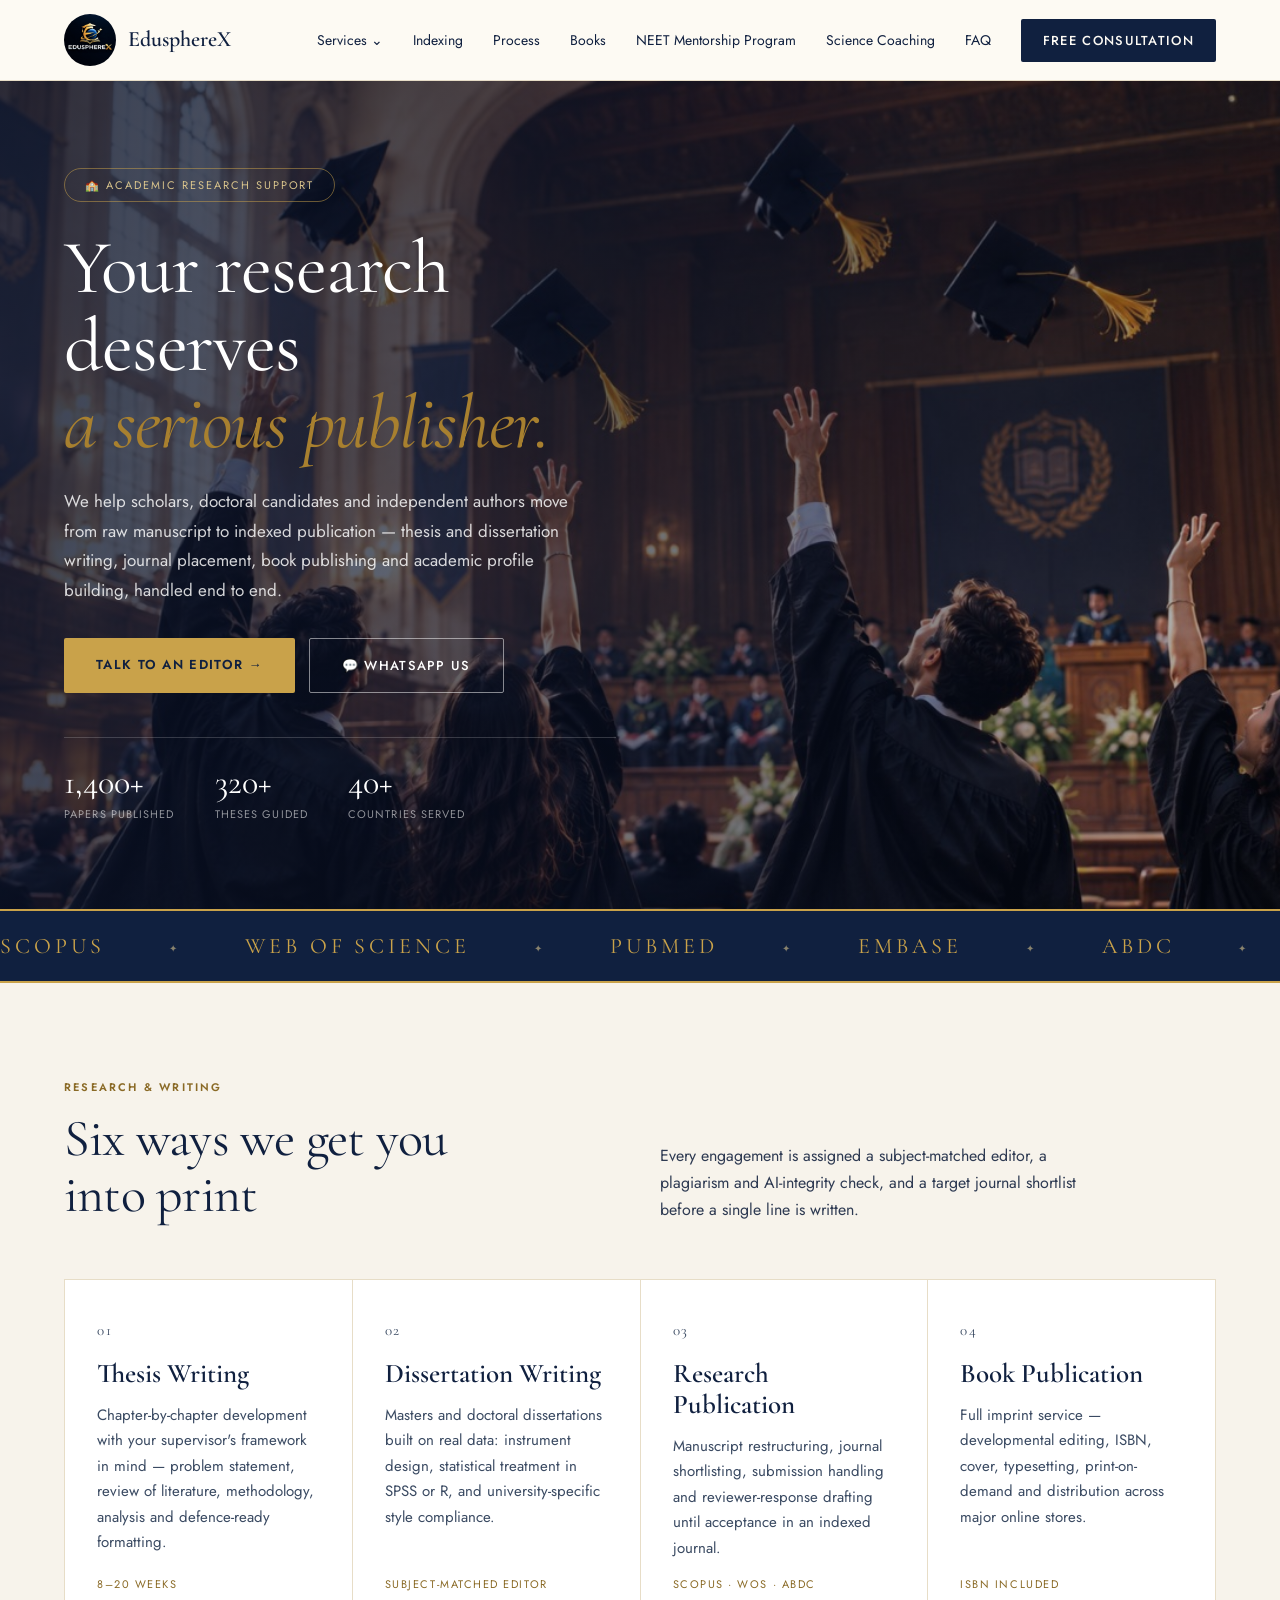
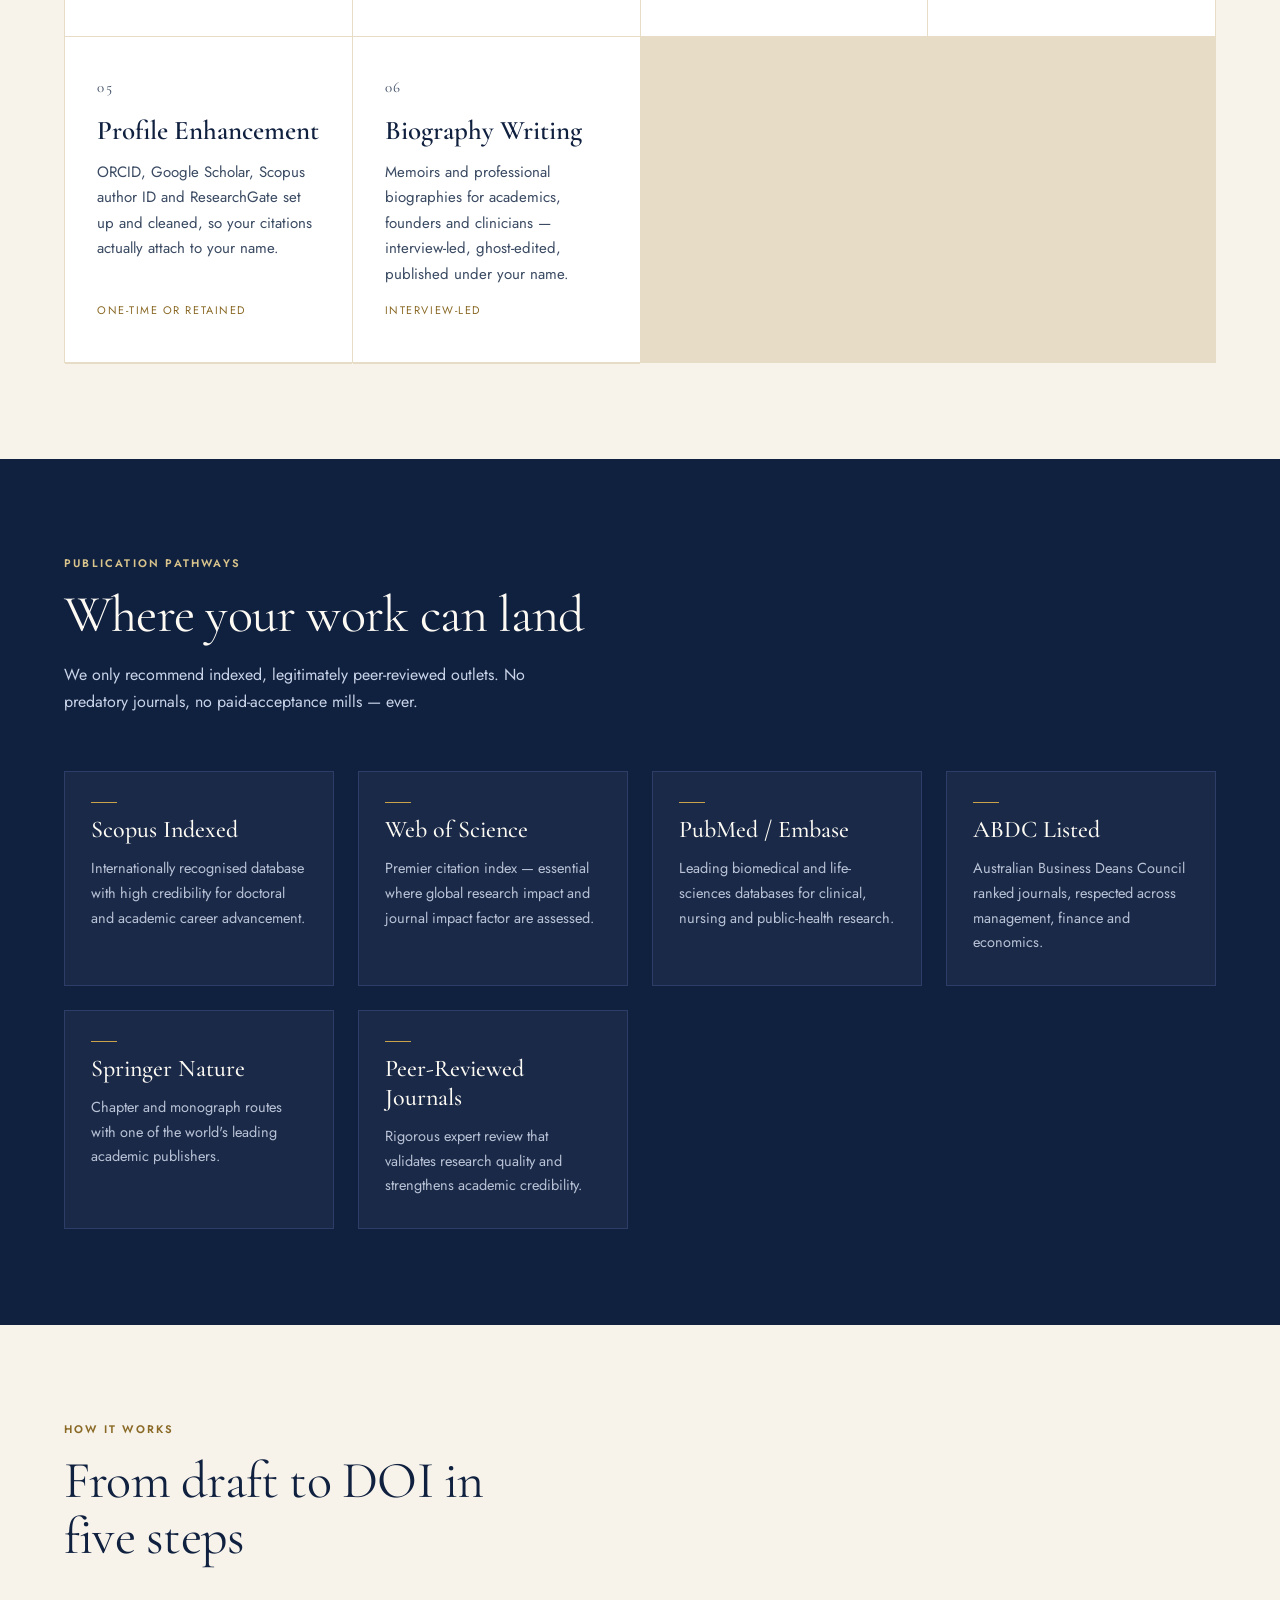
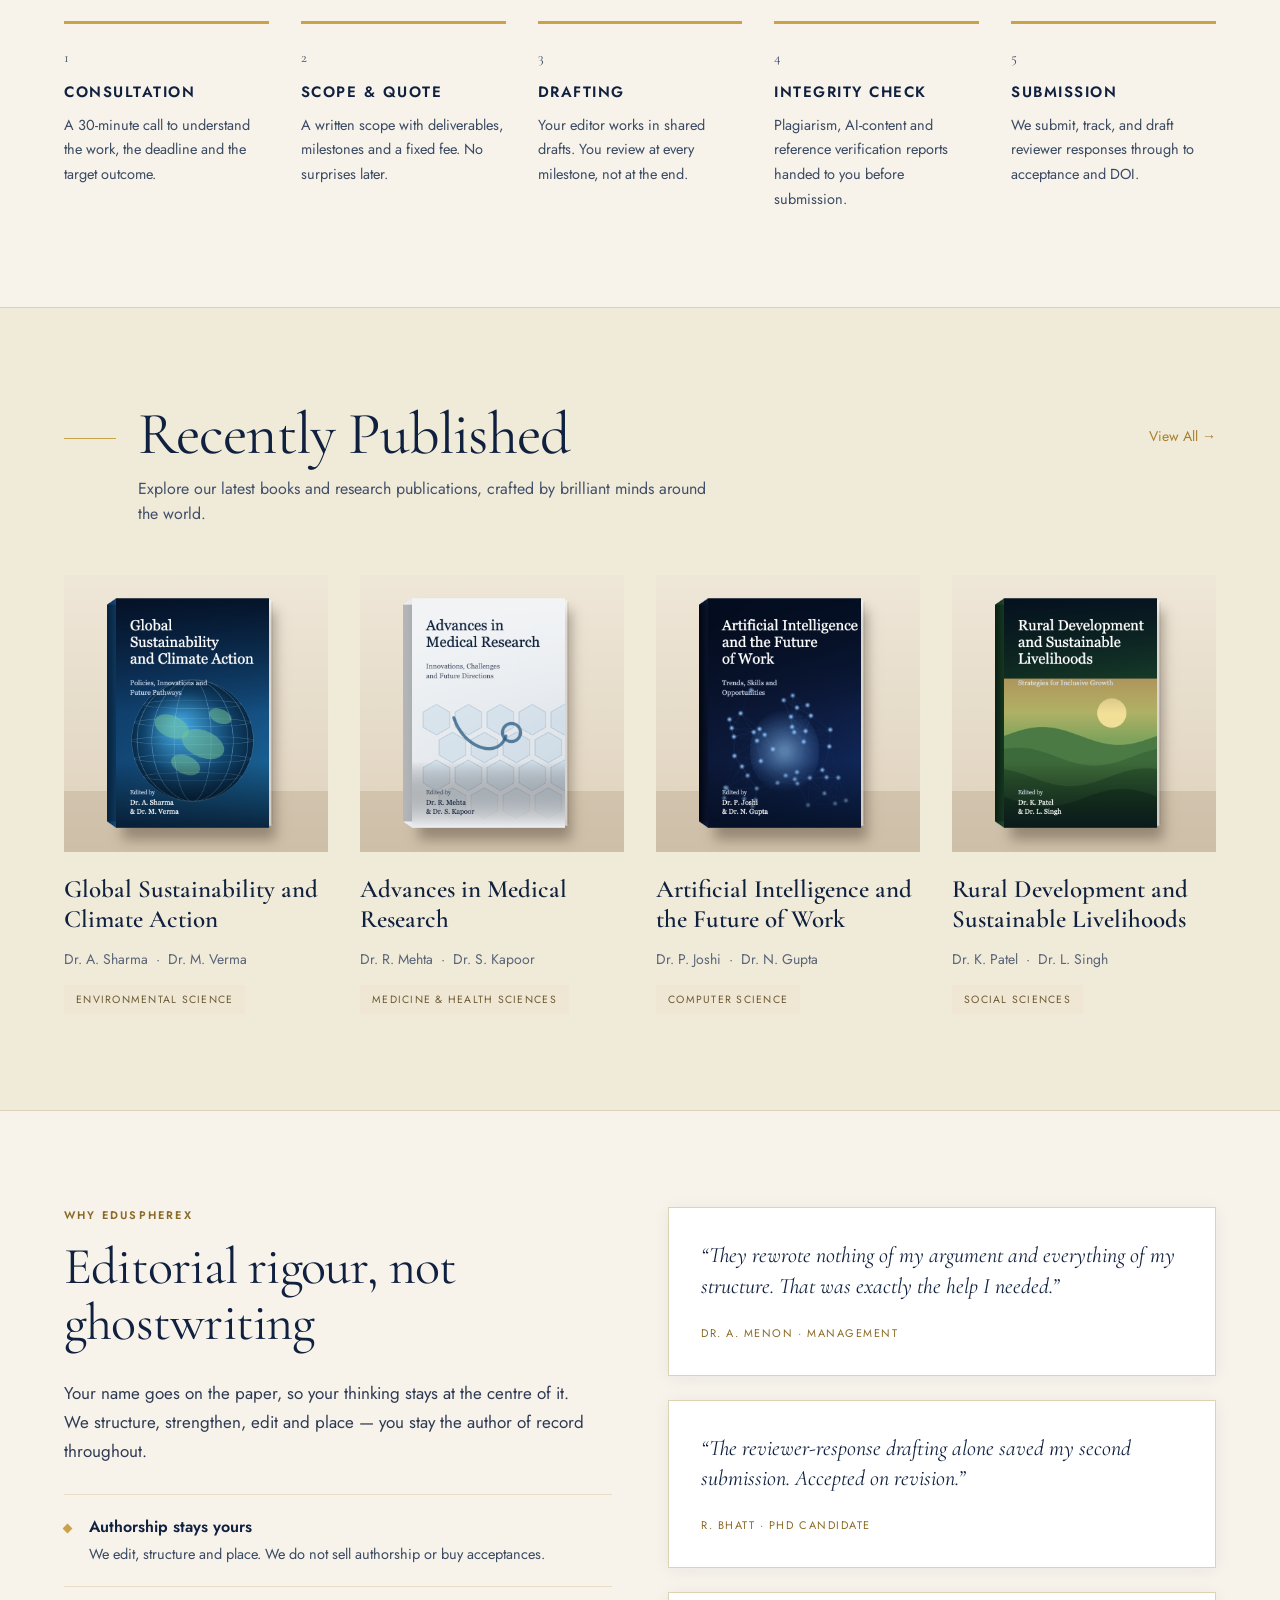
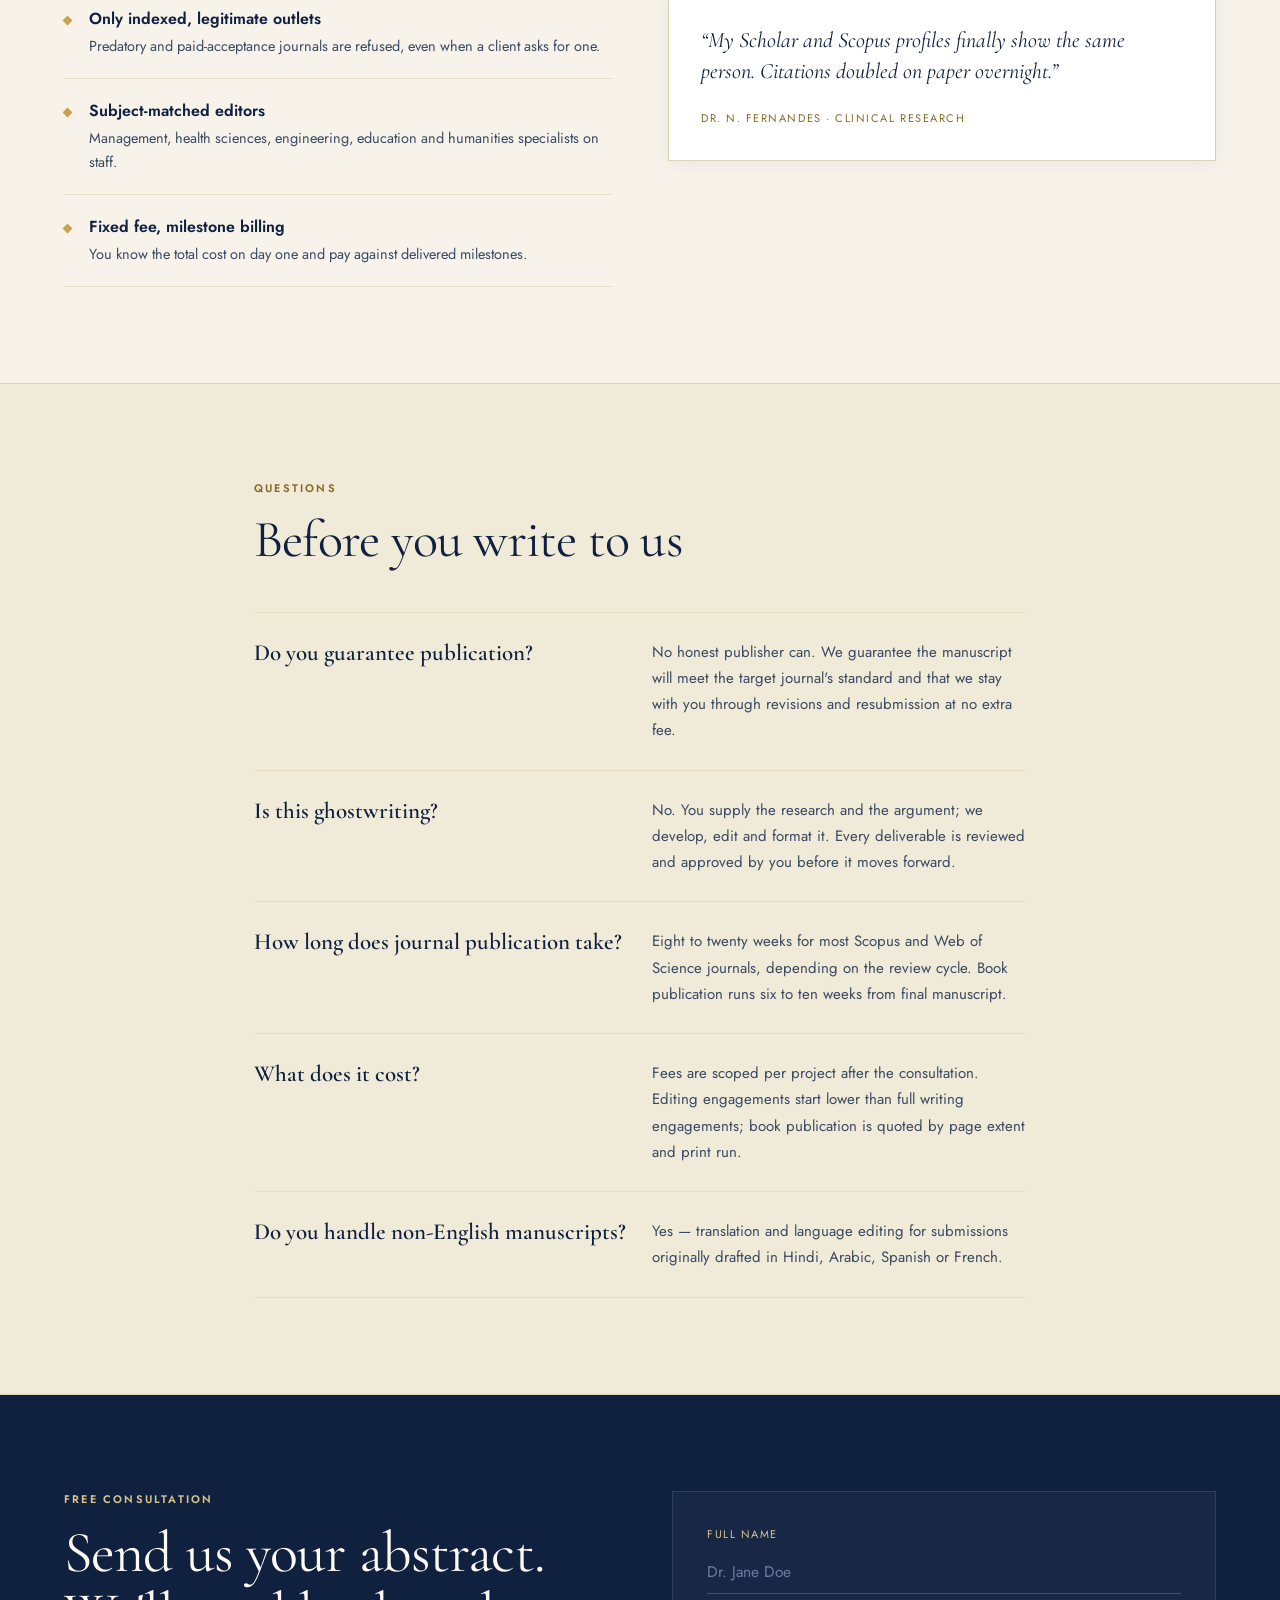
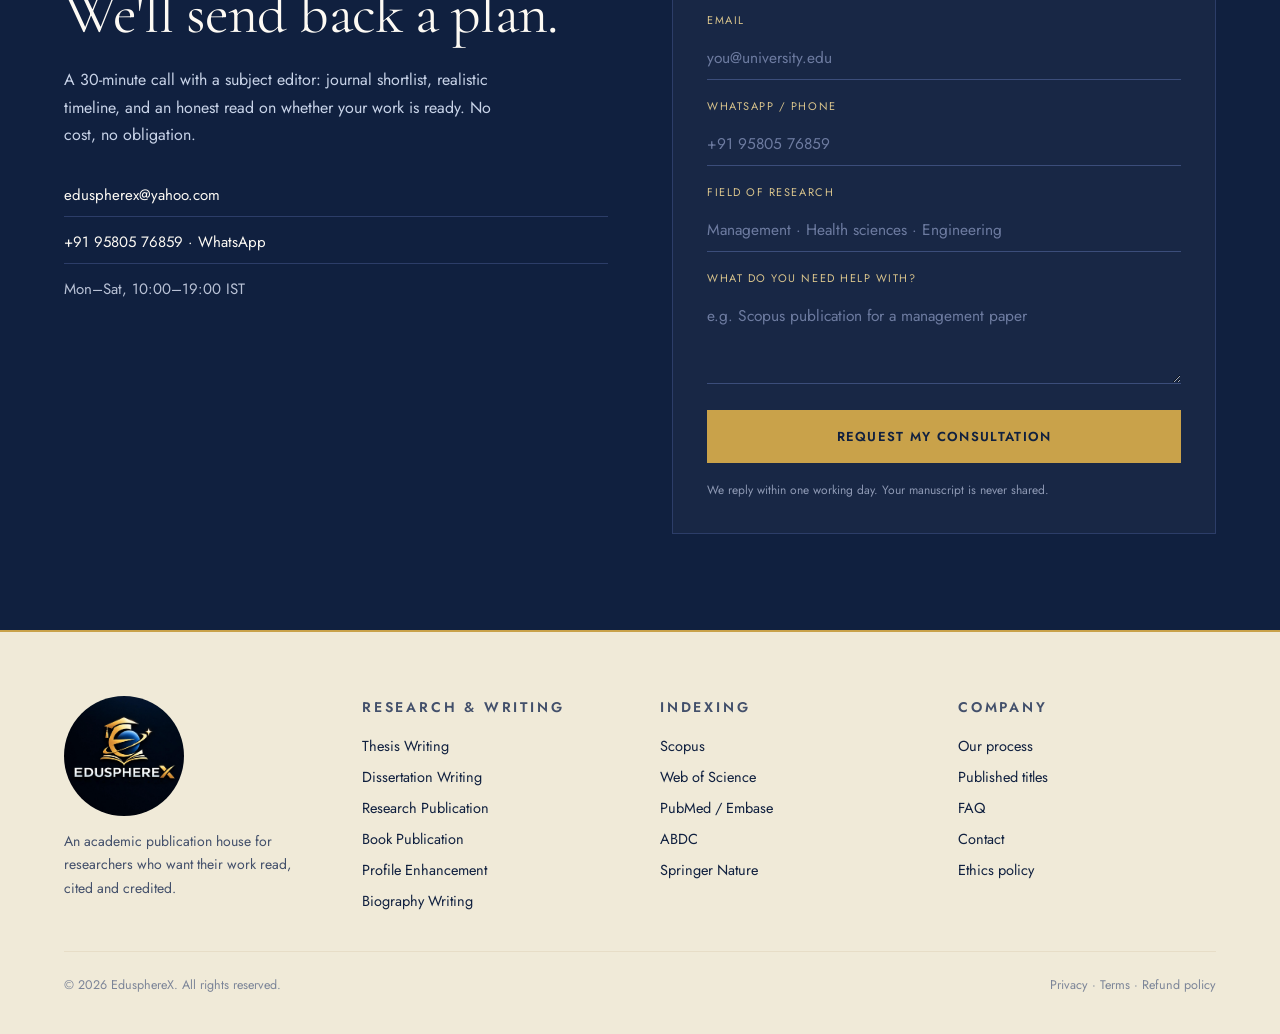
==== commit b6adde3a: "push some changes" ====
--- a/index.html
+++ b/index.html
@@ -27,7 +27,7 @@
       <img src="assets/logo.png" alt="EdusphereX" />
       <span class="brand-text">
         <span class="brand-name">EdusphereX</span>
-        <span class="brand-sub">Publication House</span>
+        <span class="brand-sub"></span>
       </span>
     </a>
     <nav class="nav">
@@ -83,7 +83,7 @@
     <p class="hero-lede">We help scholars, doctoral candidates and independent authors move from raw manuscript to indexed publication — thesis and dissertation writing, journal placement, book publishing and academic profile building, handled end to end.</p>
     <div class="btn-row hero-btns">
       <a class="btn btn-gold" href="#contact">Talk to an editor &rarr;</a>
-      <a class="btn btn-ghost" href="https://wa.me/917905551271">&#128172; WhatsApp Us</a>
+      <a class="btn btn-ghost" href="https://wa.me/919580576859">&#128172; WhatsApp Us</a>
     </div>
     <div class="hero-stats">
       <div><span class="stat-num">1,400+</span><span class="stat-label">Papers published</span></div>
@@ -267,8 +267,8 @@
       <h2 class="display h2">Send us your abstract.<br />We'll send back a plan.</h2>
       <p class="lede light">A 30-minute call with a subject editor: journal shortlist, realistic timeline, and an honest read on whether your work is ready. No cost, no obligation.</p>
       <div class="contact-links">
-        <a href="mailto:simplyslaypublicationhouse@gmail.com">simplyslaypublicationhouse@gmail.com</a>
-        <a href="tel:+917905551271">+91 79055 51271 · WhatsApp</a>
+        <a href="mailto:eduspherex@yahoo.com">eduspherex@yahoo.com</a>
+        <a href="tel:+919580576859">+91 95805 76859 · WhatsApp</a>
 <!-- pay link hidden until new QR — <a href="pay.html" target="_blank">UPI: simplyslaycreation@indianbk</a> -->
         <span>Mon–Sat, 10:00–19:00 IST</span>
       </div>
@@ -277,7 +277,7 @@
     <form class="form" action="#" method="post">
       <label>Full name<input type="text" name="name" placeholder="Dr. Jane Doe" required /></label>
       <label>Email<input type="email" name="email" placeholder="you@university.edu" required /></label>
-      <label>WhatsApp / phone<input type="tel" name="phone" placeholder="+91 79055 51271" /></label>
+      <label>WhatsApp / phone<input type="tel" name="phone" placeholder="+91 95805 76859" /></label>
       <label>Field of research<input type="text" name="field" placeholder="Management · Health sciences · Engineering" /></label>
       <label>What do you need help with?<textarea name="message" rows="3" placeholder="e.g. Scopus publication for a management paper"></textarea></label>
       <button type="submit">Request my consultation</button>
@@ -349,7 +349,7 @@
     <p class="svc-sub">Comprehensive dissertation support including research planning, chapter structuring, data interpretation, and professional editing services.</p>
     <div style="display:flex;gap:14px;flex-wrap:wrap;margin-top:28px;">
       <a class="btn btn-gold" href="#contact" onclick="closeModal()">Get Started &rarr;</a>
-      <a class="btn btn-ghost" href="https://wa.me/917905551271">&#128172; WhatsApp Us</a>
+      <a class="btn btn-ghost" href="https://wa.me/919580576859">&#128172; WhatsApp Us</a>
     </div>
     <div class="diss-features">
       <div class="diss-feat"><span>&#128203;</span>Research Planning &amp; Proposal</div>
@@ -401,7 +401,7 @@
     <p class="svc-sub">From manuscript writing to journal submission and reviewer response &mdash; we handle every step of your research publication journey with expertise, precision and care.</p>
     <div style="display:flex;gap:14px;flex-wrap:wrap;margin-top:28px;">
       <a class="btn btn-gold" href="#contact" onclick="closeModal()">Get Started &rarr;</a>
-      <a class="btn btn-ghost" href="https://wa.me/917905551271">&#128172; Chat on WhatsApp</a>
+      <a class="btn btn-ghost" href="https://wa.me/919580576859">&#128172; Chat on WhatsApp</a>
     </div>
     <div class="rp-stats">
       <div class="rp-stat"><span class="rp-stat-ico" style="background:#dbeafe;color:#2563eb">&#127891;</span><div><strong>5,000+</strong><span>Research Papers Published</span></div></div>
@@ -487,7 +487,7 @@
     <p class="svc-sub">End-to-end book publishing services including manuscript preparation, editing, publishing guidance, and effective promotion strategies.</p>
     <div style="display:flex;gap:14px;flex-wrap:wrap;margin-top:28px;">
       <a class="btn btn-gold" href="#contact" onclick="closeModal()">Get Started &rarr;</a>
-      <a class="btn btn-ghost" href="https://wa.me/917905551271">&#128172; WhatsApp Us</a>
+      <a class="btn btn-ghost" href="https://wa.me/919580576859">&#128172; WhatsApp Us</a>
     </div>
     <div class="rp-stats">
       <div class="rp-stat"><span class="rp-stat-ico" style="background:#dbeafe;color:#2563eb">&#128218;</span><div><strong>Manuscript Preparation</strong><span>Polishing your work for the best presentation.</span></div></div>
@@ -543,7 +543,7 @@
     <p class="svc-sub">Build a stronger academic and professional profile with our comprehensive services &mdash; including LinkedIn enhancement, academic portfolio creation, CV improvement, and personal branding strategies.</p>
     <div style="display:flex;gap:14px;flex-wrap:wrap;margin-top:28px;">
       <a class="btn btn-gold" href="#contact" onclick="closeModal()">Get Started &rarr;</a>
-      <a class="btn btn-ghost" href="https://wa.me/917905551271">&#128172; Chat on WhatsApp</a>
+      <a class="btn btn-ghost" href="https://wa.me/919580576859">&#128172; Chat on WhatsApp</a>
     </div>
     <div class="rp-stats">
       <div class="rp-stat"><span class="rp-stat-ico" style="background:#dbeafe;color:#2563eb">in</span><div><strong>LinkedIn Enhancement</strong><span>Build a professional presence and grow your network.</span></div></div>
@@ -598,7 +598,7 @@
     <p class="svc-sub">Professional biography services documenting personal stories, achievements, and creating publishing-ready legacy documentation.</p>
     <div style="display:flex;gap:14px;flex-wrap:wrap;margin-top:28px;">
       <a class="btn btn-gold" href="#contact" onclick="closeModal()">Get Started &rarr;</a>
-      <a class="btn btn-ghost" href="https://wa.me/917905551271">&#128172; WhatsApp Us</a>
+      <a class="btn btn-ghost" href="https://wa.me/919580576859">&#128172; WhatsApp Us</a>
     </div>
     <div class="rp-stats">
       <div class="rp-stat"><span class="rp-stat-ico" style="background:#dbeafe;color:#2563eb">&#128196;</span><div><strong>Personal Story Documentation</strong><span>Translate your life experiences into a compelling narrative.</span></div></div>
